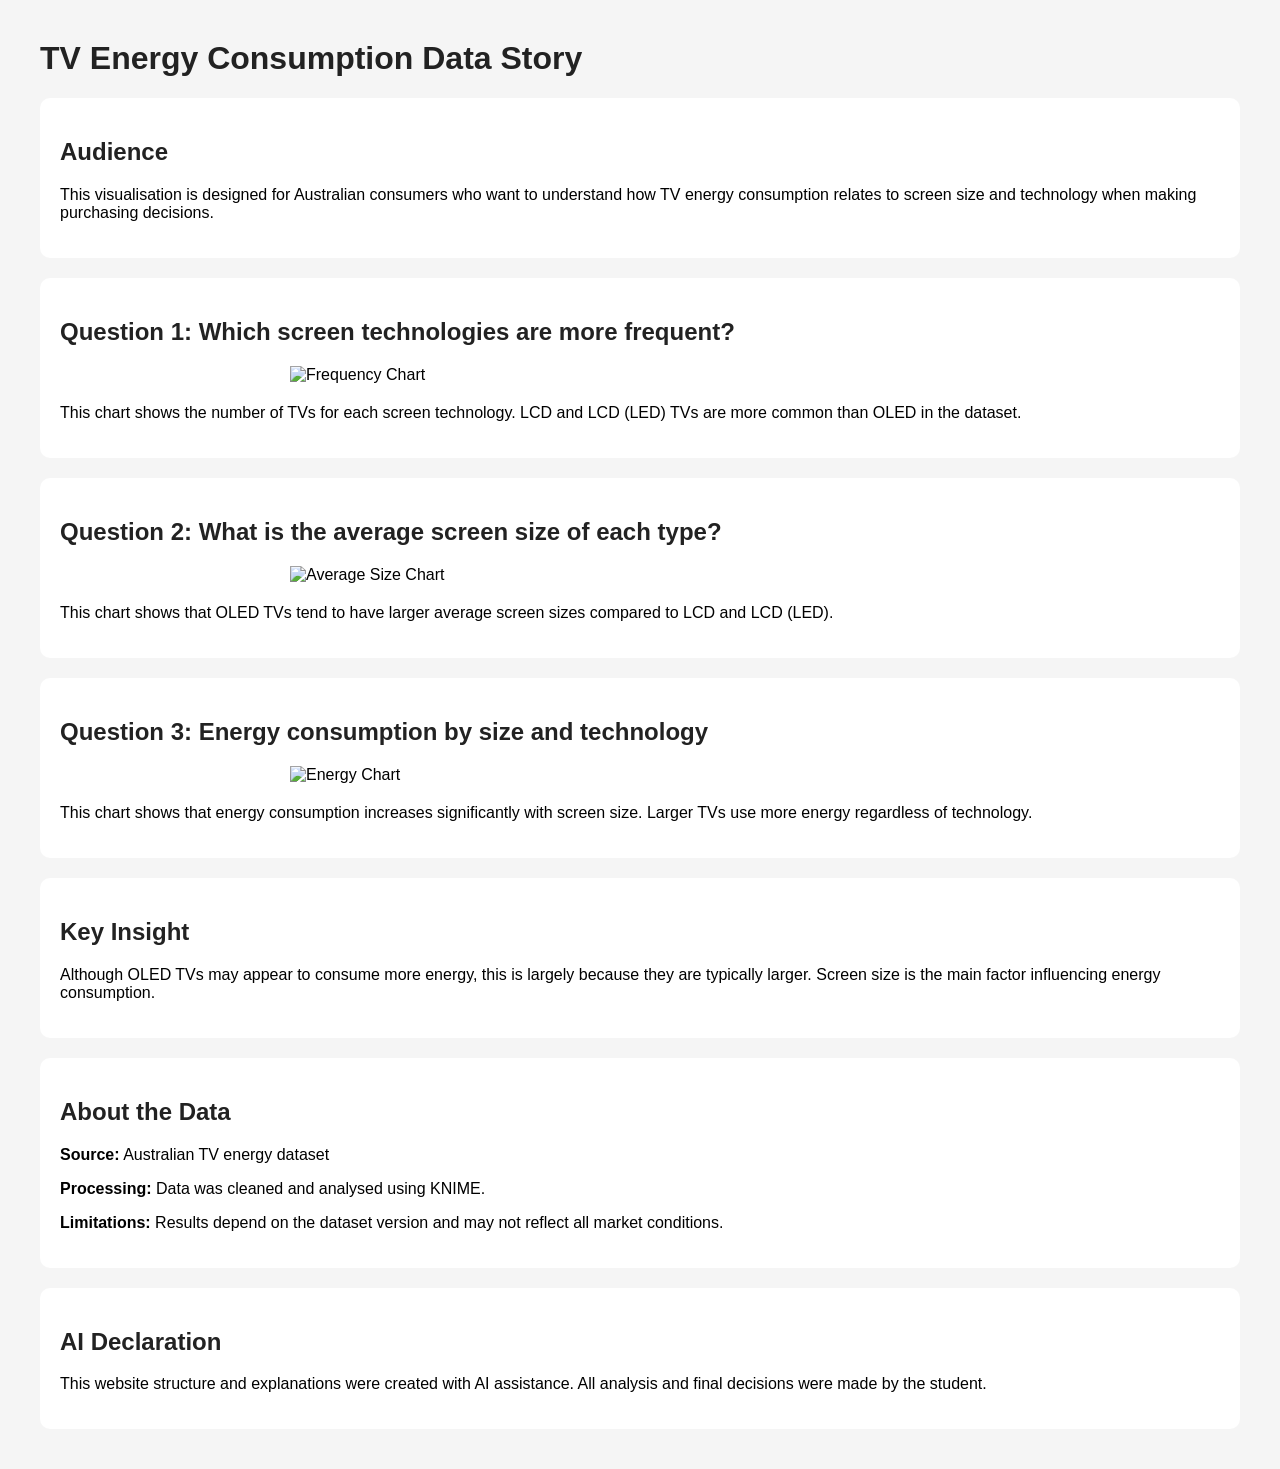
==== index.html @ 823edc1e "Added website" ====
<!DOCTYPE html>
<html>
<head>
    <title>TV Energy Data Story</title>
    <style>
        body {
            font-family: Arial, sans-serif;
            margin: 40px;
            background: #f5f5f5;
        }
        h1, h2 {
            color: #222;
        }
        .section {
            background: white;
            padding: 20px;
            margin-bottom: 20px;
            border-radius: 10px;
        }
        img {
            width: 100%;
            max-width: 700px;
            display: block;
            margin: 20px auto;
        }
    </style>
</head>

<body>

<h1>TV Energy Consumption Data Story</h1>

<div class="section">
    <h2>Audience</h2>
    <p>This visualisation is designed for Australian consumers who want to understand how TV energy consumption relates to screen size and technology when making purchasing decisions.</p>
</div>

<div class="section">
    <h2>Question 1: Which screen technologies are more frequent?</h2>
    <img src="chart1.png" alt="Frequency Chart">
    <p>This chart shows the number of TVs for each screen technology. LCD and LCD (LED) TVs are more common than OLED in the dataset.</p>
</div>

<div class="section">
    <h2>Question 2: What is the average screen size of each type?</h2>
    <img src="chart2.png" alt="Average Size Chart">
    <p>This chart shows that OLED TVs tend to have larger average screen sizes compared to LCD and LCD (LED).</p>
</div>

<div class="section">
    <h2>Question 3: Energy consumption by size and technology</h2>
    <img src="chart3.png" alt="Energy Chart">
    <p>This chart shows that energy consumption increases significantly with screen size. Larger TVs use more energy regardless of technology.</p>
</div>

<div class="section">
    <h2>Key Insight</h2>
    <p>Although OLED TVs may appear to consume more energy, this is largely because they are typically larger. Screen size is the main factor influencing energy consumption.</p>
</div>

<div class="section">
    <h2>About the Data</h2>
    <p><b>Source:</b> Australian TV energy dataset</p>
    <p><b>Processing:</b> Data was cleaned and analysed using KNIME.</p>
    <p><b>Limitations:</b> Results depend on the dataset version and may not reflect all market conditions.</p>
</div>

<div class="section">
    <h2>AI Declaration</h2>
    <p>This website structure and explanations were created with AI assistance. All analysis and final decisions were made by the student.</p>
</div>

</body>
</html>
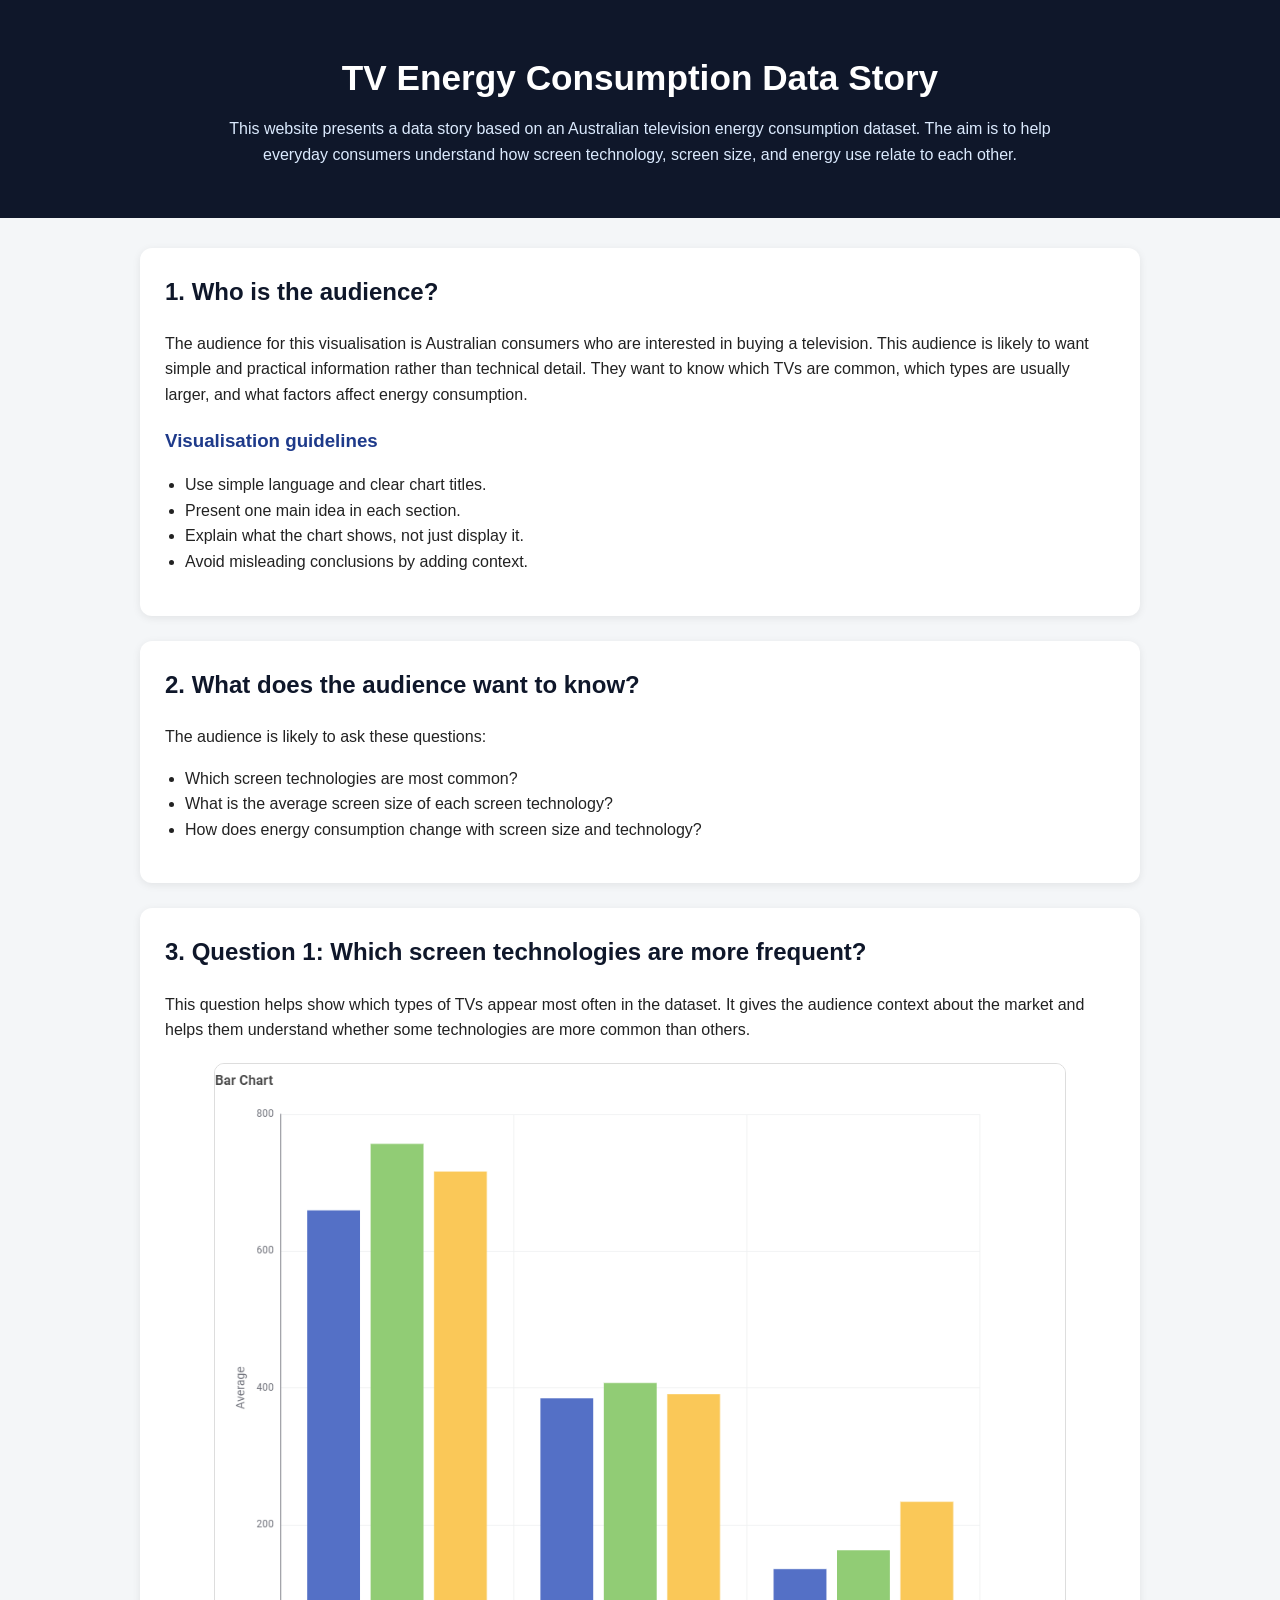
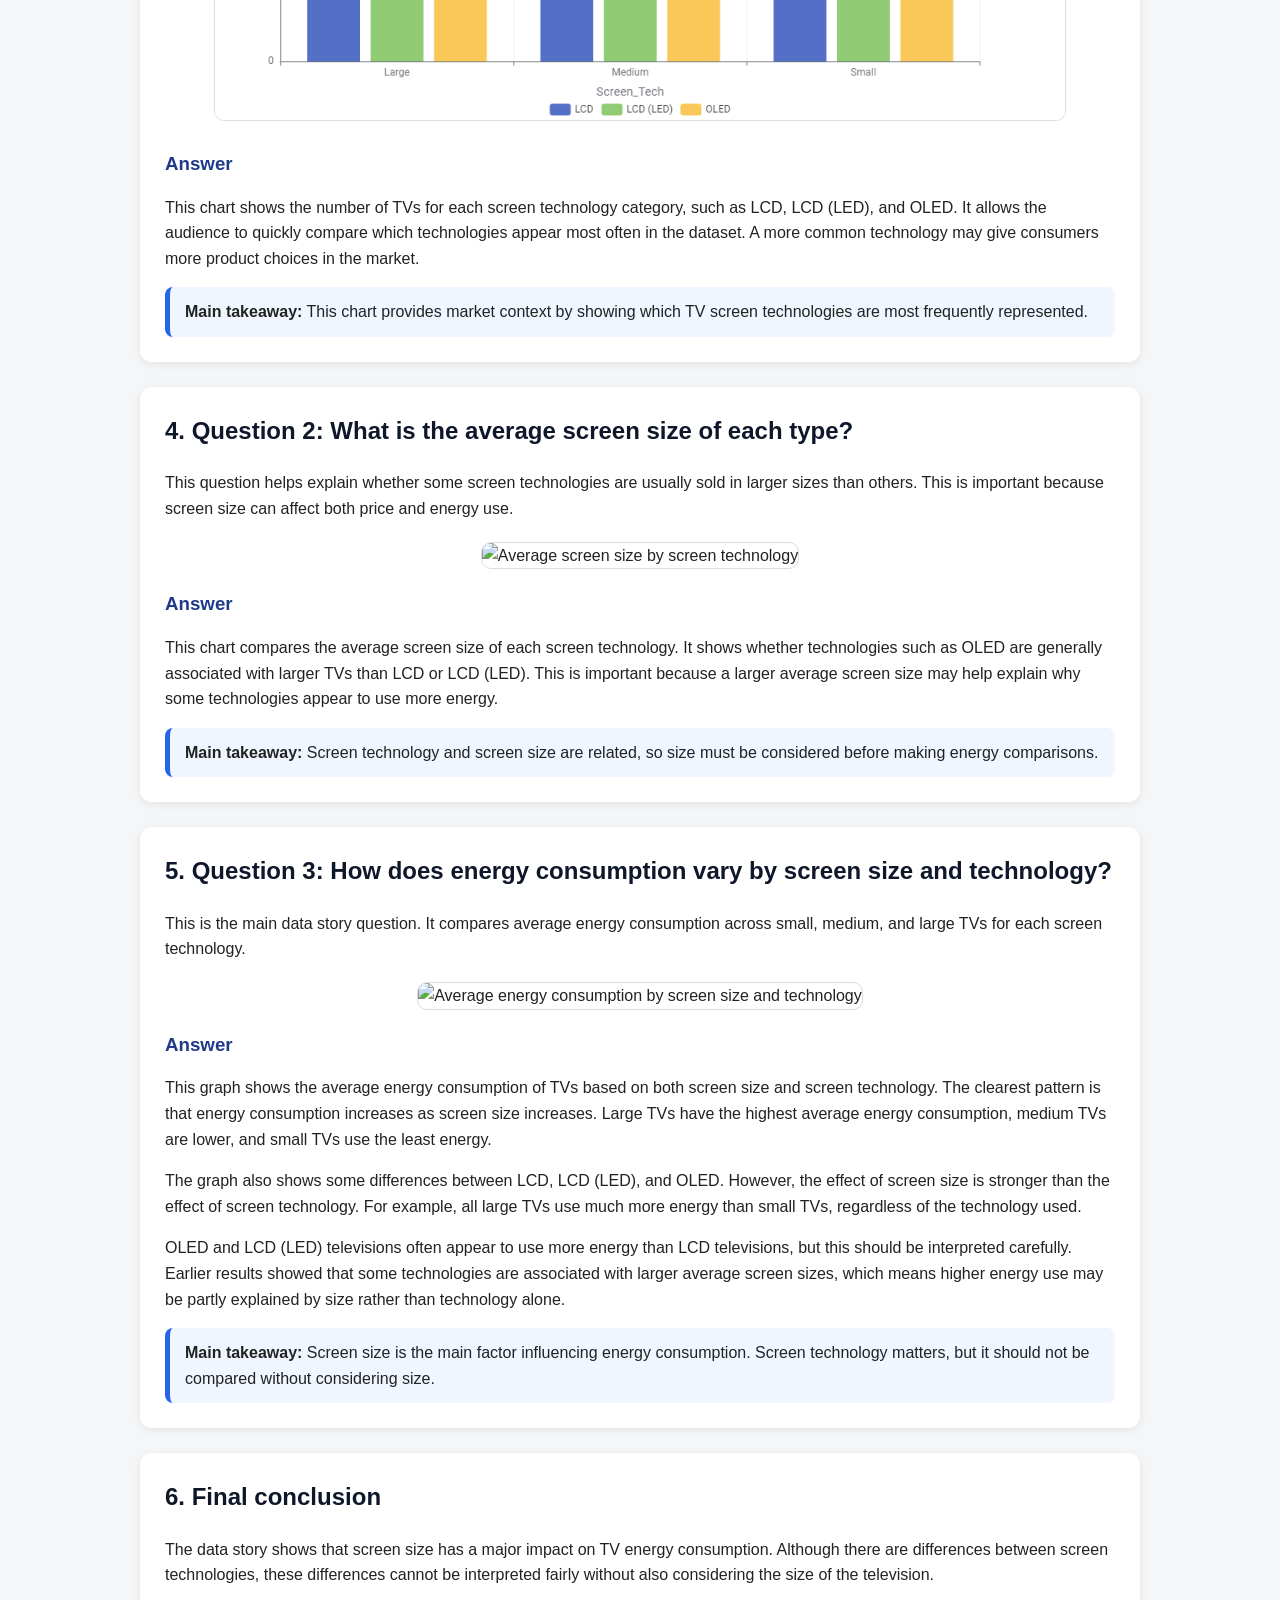
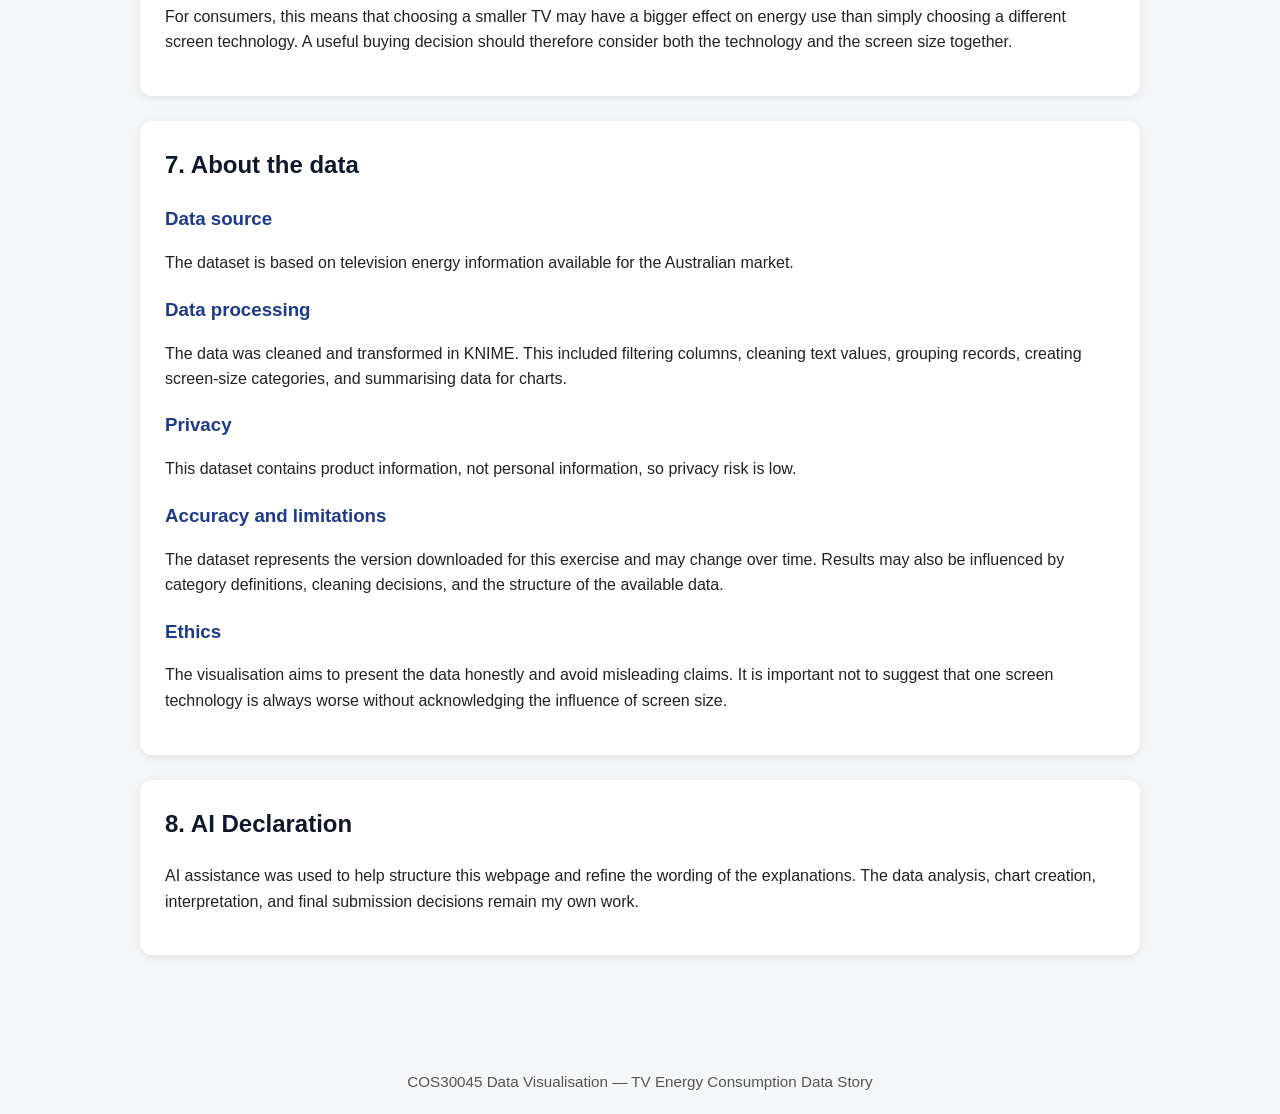
==== commit 78bb8406: "update" ====
--- a/index.html
+++ b/index.html
@@ -1,77 +1,273 @@
-
 <!DOCTYPE html>
-<html>
+<html lang="en">
 <head>
-    <title>TV Energy Data Story</title>
-    <style>
-        body {
-            font-family: Arial, sans-serif;
-            margin: 40px;
-            background: #f5f5f5;
-        }
-        h1, h2 {
-            color: #222;
-        }
-        .section {
-            background: white;
-            padding: 20px;
-            margin-bottom: 20px;
-            border-radius: 10px;
-        }
-        img {
-            width: 100%;
-            max-width: 700px;
-            display: block;
-            margin: 20px auto;
-        }
-    </style>
+  <meta charset="UTF-8" />
+  <meta name="viewport" content="width=device-width, initial-scale=1.0" />
+  <title>TV Energy Consumption Data Story</title>
+  <style>
+    body {
+      font-family: Arial, sans-serif;
+      margin: 0;
+      background: #f4f6f8;
+      color: #222;
+      line-height: 1.6;
+    }
+
+    header {
+      background: #0f172a;
+      color: white;
+      padding: 50px 20px;
+      text-align: center;
+    }
+
+    header h1 {
+      margin: 0 0 10px;
+      font-size: 2.2rem;
+    }
+
+    header p {
+      max-width: 850px;
+      margin: 0 auto;
+      color: #dbeafe;
+    }
+
+    main {
+      max-width: 1000px;
+      margin: 30px auto;
+      padding: 0 20px 40px;
+    }
+
+    section {
+      background: white;
+      margin-bottom: 25px;
+      padding: 25px;
+      border-radius: 12px;
+      box-shadow: 0 2px 8px rgba(0,0,0,0.08);
+    }
+
+    h2 {
+      margin-top: 0;
+      color: #0f172a;
+    }
+
+    h3 {
+      color: #1e3a8a;
+      margin-bottom: 8px;
+    }
+
+    .chart {
+      text-align: center;
+      margin: 20px 0;
+    }
+
+    .chart img {
+      width: 100%;
+      max-width: 850px;
+      border-radius: 10px;
+      border: 1px solid #ddd;
+    }
+
+    .note {
+      background: #eff6ff;
+      border-left: 5px solid #2563eb;
+      padding: 12px 15px;
+      margin-top: 15px;
+      border-radius: 8px;
+    }
+
+    ul {
+      padding-left: 20px;
+    }
+
+    footer {
+      text-align: center;
+      padding: 20px;
+      color: #555;
+      font-size: 0.95rem;
+    }
+  </style>
 </head>
-
 <body>
 
-<h1>TV Energy Consumption Data Story</h1>
-
-<div class="section">
-    <h2>Audience</h2>
-    <p>This visualisation is designed for Australian consumers who want to understand how TV energy consumption relates to screen size and technology when making purchasing decisions.</p>
-</div>
-
-<div class="section">
-    <h2>Question 1: Which screen technologies are more frequent?</h2>
-    <img src="chart1.png" alt="Frequency Chart">
-    <p>This chart shows the number of TVs for each screen technology. LCD and LCD (LED) TVs are more common than OLED in the dataset.</p>
-</div>
-
-<div class="section">
-    <h2>Question 2: What is the average screen size of each type?</h2>
-    <img src="chart2.png" alt="Average Size Chart">
-    <p>This chart shows that OLED TVs tend to have larger average screen sizes compared to LCD and LCD (LED).</p>
-</div>
-
-<div class="section">
-    <h2>Question 3: Energy consumption by size and technology</h2>
-    <img src="chart3.png" alt="Energy Chart">
-    <p>This chart shows that energy consumption increases significantly with screen size. Larger TVs use more energy regardless of technology.</p>
-</div>
-
-<div class="section">
-    <h2>Key Insight</h2>
-    <p>Although OLED TVs may appear to consume more energy, this is largely because they are typically larger. Screen size is the main factor influencing energy consumption.</p>
-</div>
-
-<div class="section">
-    <h2>About the Data</h2>
-    <p><b>Source:</b> Australian TV energy dataset</p>
-    <p><b>Processing:</b> Data was cleaned and analysed using KNIME.</p>
-    <p><b>Limitations:</b> Results depend on the dataset version and may not reflect all market conditions.</p>
-</div>
-
-<div class="section">
-    <h2>AI Declaration</h2>
-    <p>This website structure and explanations were created with AI assistance. All analysis and final decisions were made by the student.</p>
-</div>
+  <header>
+    <h1>TV Energy Consumption Data Story</h1>
+    <p>
+      This website presents a data story based on an Australian television energy consumption dataset.
+      The aim is to help everyday consumers understand how screen technology, screen size, and energy use
+      relate to each other.
+    </p>
+  </header>
+
+  <main>
+
+    <section>
+      <h2>1. Who is the audience?</h2>
+      <p>
+        The audience for this visualisation is Australian consumers who are interested in buying a television.
+        This audience is likely to want simple and practical information rather than technical detail.
+        They want to know which TVs are common, which types are usually larger, and what factors affect energy consumption.
+      </p>
+
+      <h3>Visualisation guidelines</h3>
+      <ul>
+        <li>Use simple language and clear chart titles.</li>
+        <li>Present one main idea in each section.</li>
+        <li>Explain what the chart shows, not just display it.</li>
+        <li>Avoid misleading conclusions by adding context.</li>
+      </ul>
+    </section>
+
+    <section>
+      <h2>2. What does the audience want to know?</h2>
+      <p>The audience is likely to ask these questions:</p>
+      <ul>
+        <li>Which screen technologies are most common?</li>
+        <li>What is the average screen size of each screen technology?</li>
+        <li>How does energy consumption change with screen size and technology?</li>
+      </ul>
+    </section>
+
+    <section>
+      <h2>3. Question 1: Which screen technologies are more frequent?</h2>
+      <p>
+        This question helps show which types of TVs appear most often in the dataset.
+        It gives the audience context about the market and helps them understand whether some technologies
+        are more common than others.
+      </p>
+
+      <div class="chart">
+        <img src="chart1.png" alt="Frequency of screen technologies">
+      </div>
+
+      <h3>Answer</h3>
+      <p>
+        This chart shows the number of TVs for each screen technology category, such as LCD, LCD (LED), and OLED.
+        It allows the audience to quickly compare which technologies appear most often in the dataset.
+        A more common technology may give consumers more product choices in the market.
+      </p>
+
+      <div class="note">
+        <strong>Main takeaway:</strong> This chart provides market context by showing which TV screen technologies are most frequently represented.
+      </div>
+    </section>
+
+    <section>
+      <h2>4. Question 2: What is the average screen size of each type?</h2>
+      <p>
+        This question helps explain whether some screen technologies are usually sold in larger sizes than others.
+        This is important because screen size can affect both price and energy use.
+      </p>
+
+      <div class="chart">
+        <img src="chart2.png" alt="Average screen size by screen technology">
+      </div>
+
+      <h3>Answer</h3>
+      <p>
+        This chart compares the average screen size of each screen technology.
+        It shows whether technologies such as OLED are generally associated with larger TVs than LCD or LCD (LED).
+        This is important because a larger average screen size may help explain why some technologies appear to use more energy.
+      </p>
+
+      <div class="note">
+        <strong>Main takeaway:</strong> Screen technology and screen size are related, so size must be considered before making energy comparisons.
+      </div>
+    </section>
+
+    <section>
+      <h2>5. Question 3: How does energy consumption vary by screen size and technology?</h2>
+      <p>
+        This is the main data story question. It compares average energy consumption across small, medium,
+        and large TVs for each screen technology.
+      </p>
+
+      <div class="chart">
+        <img src="chart3.png" alt="Average energy consumption by screen size and technology">
+      </div>
+
+      <h3>Answer</h3>
+      <p>
+        This graph shows the average energy consumption of TVs based on both screen size and screen technology.
+        The clearest pattern is that energy consumption increases as screen size increases.
+        Large TVs have the highest average energy consumption, medium TVs are lower, and small TVs use the least energy.
+      </p>
+
+      <p>
+        The graph also shows some differences between LCD, LCD (LED), and OLED.
+        However, the effect of screen size is stronger than the effect of screen technology.
+        For example, all large TVs use much more energy than small TVs, regardless of the technology used.
+      </p>
+
+      <p>
+        OLED and LCD (LED) televisions often appear to use more energy than LCD televisions,
+        but this should be interpreted carefully.
+        Earlier results showed that some technologies are associated with larger average screen sizes,
+        which means higher energy use may be partly explained by size rather than technology alone.
+      </p>
+
+      <div class="note">
+        <strong>Main takeaway:</strong> Screen size is the main factor influencing energy consumption. Screen technology matters, but it should not be compared without considering size.
+      </div>
+    </section>
+
+    <section>
+      <h2>6. Final conclusion</h2>
+      <p>
+        The data story shows that screen size has a major impact on TV energy consumption.
+        Although there are differences between screen technologies, these differences cannot be interpreted fairly without also considering the size of the television.
+      </p>
+      <p>
+        For consumers, this means that choosing a smaller TV may have a bigger effect on energy use than simply choosing a different screen technology.
+        A useful buying decision should therefore consider both the technology and the screen size together.
+      </p>
+    </section>
+
+    <section>
+      <h2>7. About the data</h2>
+
+      <h3>Data source</h3>
+      <p>
+        The dataset is based on television energy information available for the Australian market.
+      </p>
+
+      <h3>Data processing</h3>
+      <p>
+        The data was cleaned and transformed in KNIME. This included filtering columns, cleaning text values,
+        grouping records, creating screen-size categories, and summarising data for charts.
+      </p>
+
+      <h3>Privacy</h3>
+      <p>
+        This dataset contains product information, not personal information, so privacy risk is low.
+      </p>
+
+      <h3>Accuracy and limitations</h3>
+      <p>
+        The dataset represents the version downloaded for this exercise and may change over time.
+        Results may also be influenced by category definitions, cleaning decisions, and the structure of the available data.
+      </p>
+
+      <h3>Ethics</h3>
+      <p>
+        The visualisation aims to present the data honestly and avoid misleading claims.
+        It is important not to suggest that one screen technology is always worse without acknowledging the influence of screen size.
+      </p>
+    </section>
+
+    <section>
+      <h2>8. AI Declaration</h2>
+      <p>
+        AI assistance was used to help structure this webpage and refine the wording of the explanations.
+        The data analysis, chart creation, interpretation, and final submission decisions remain my own work.
+      </p>
+    </section>
+
+  </main>
+
+  <footer>
+    COS30045 Data Visualisation — TV Energy Consumption Data Story
+  </footer>
 
 </body>
 </html>
 
-
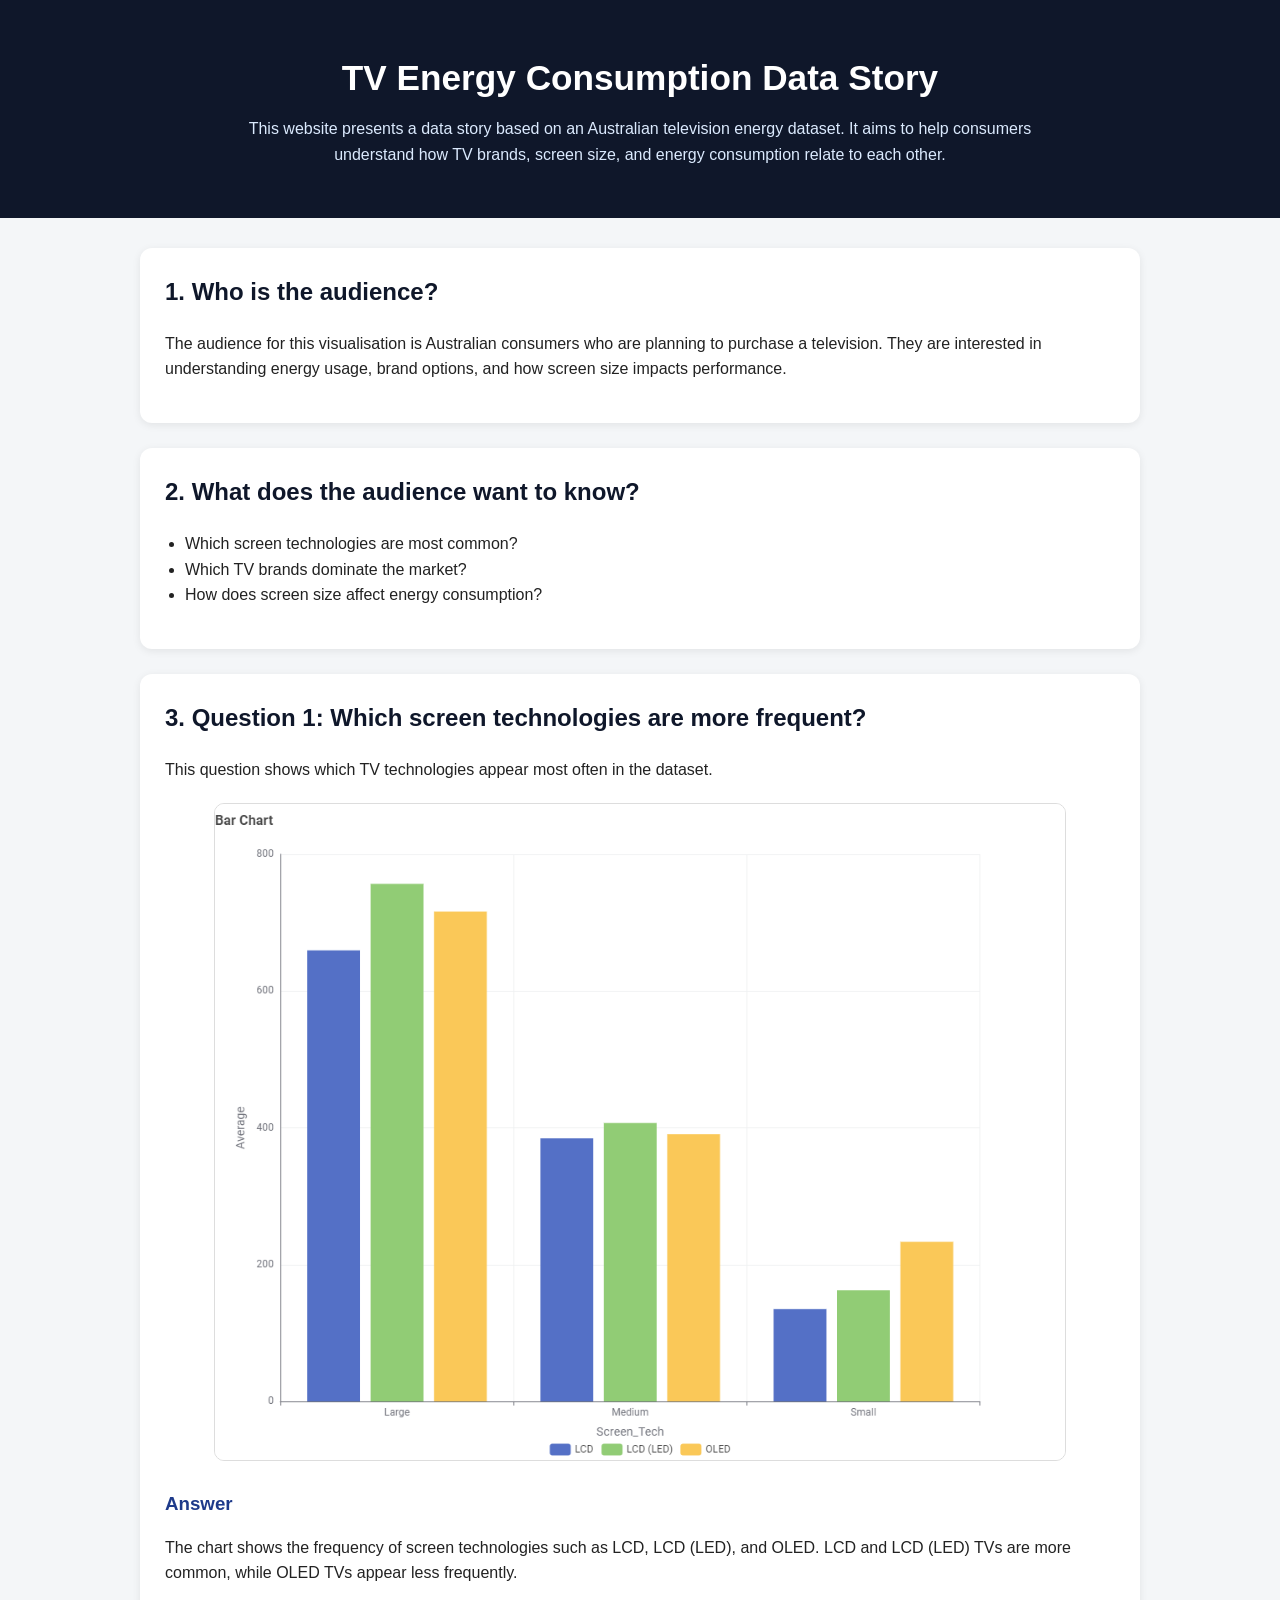
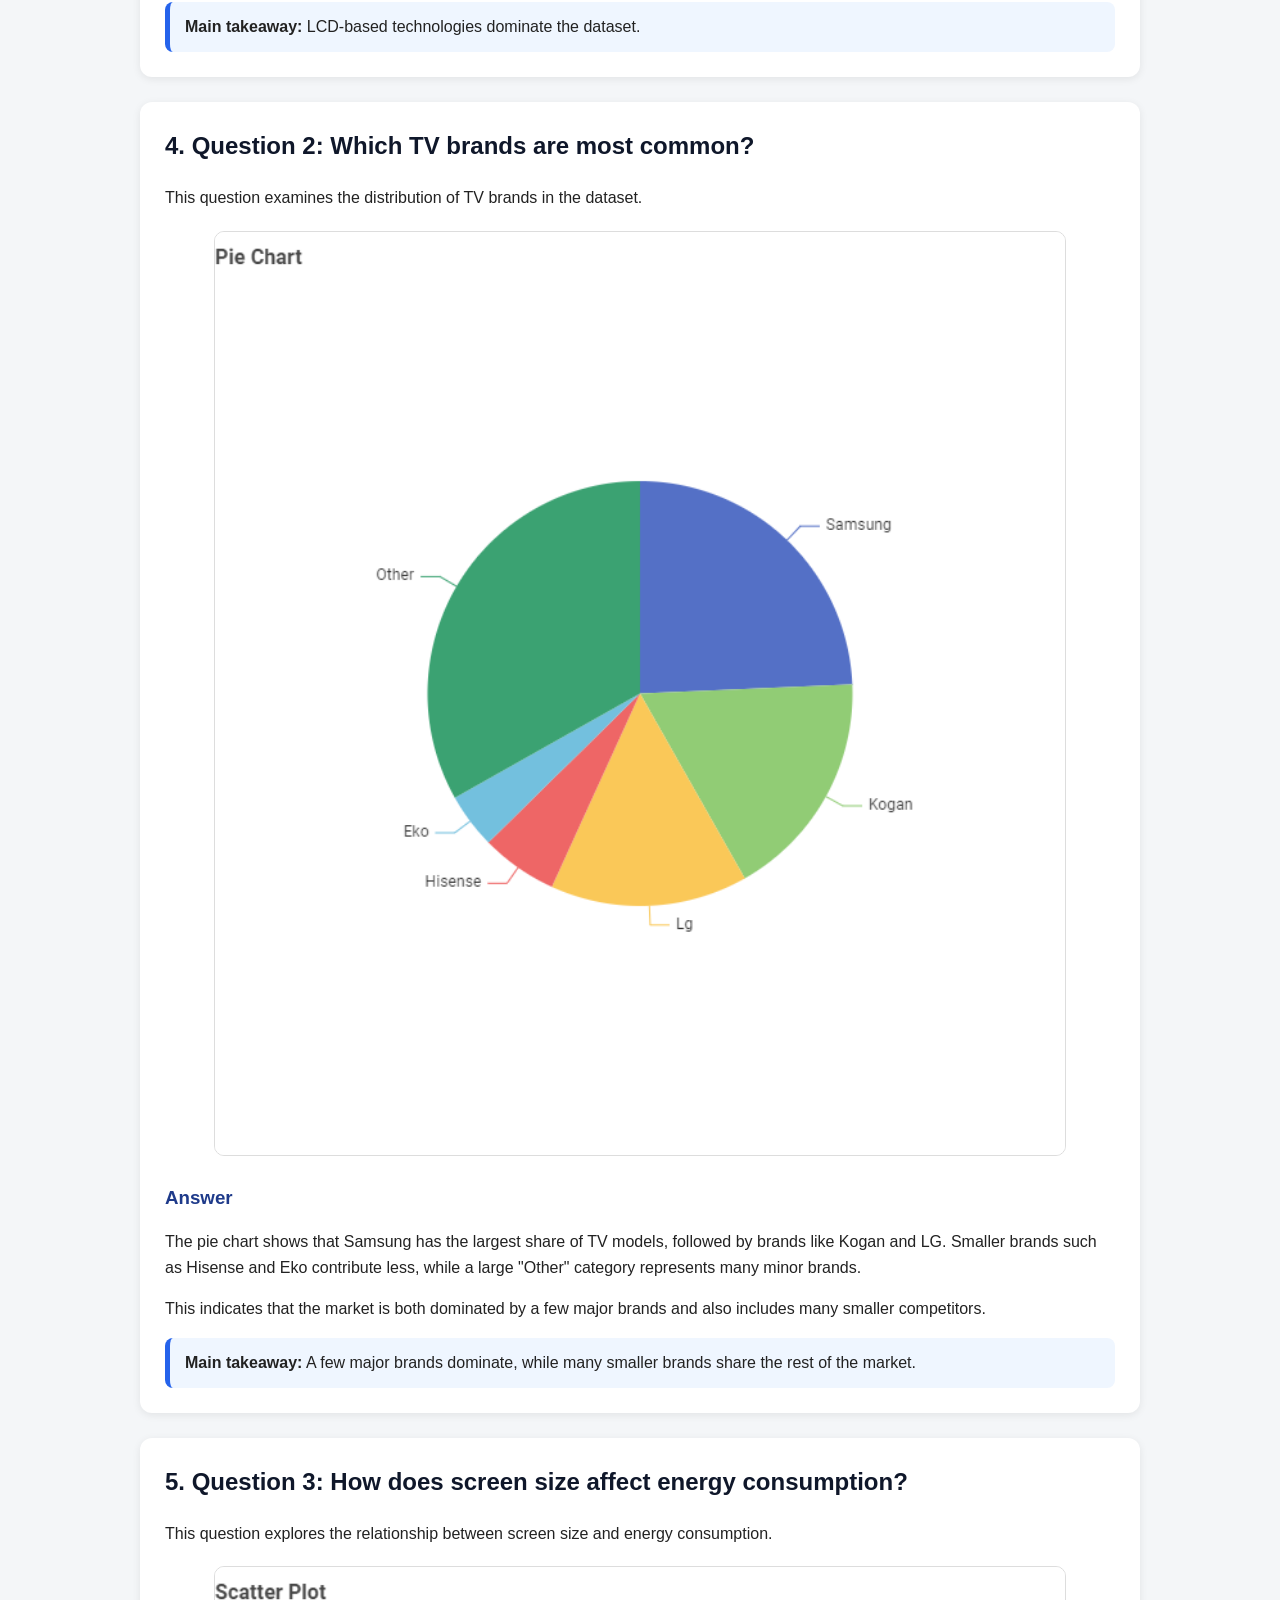
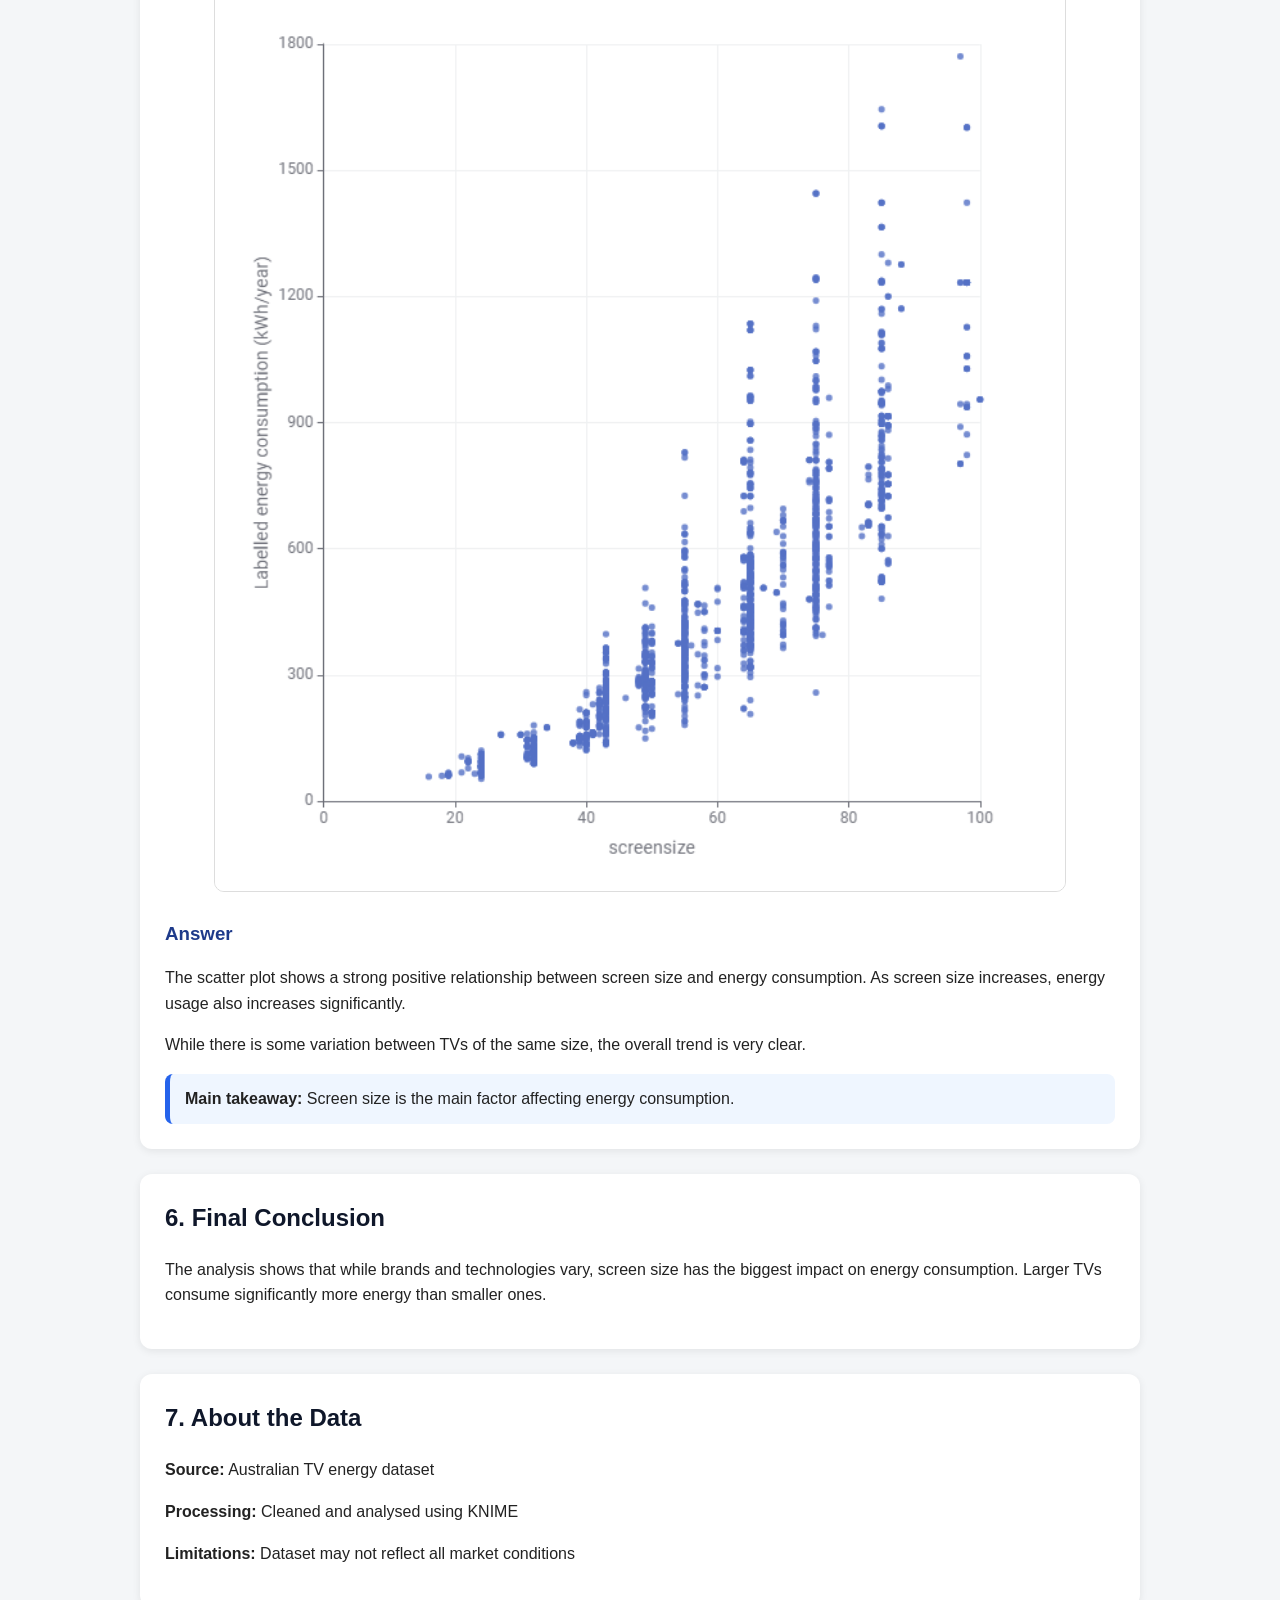
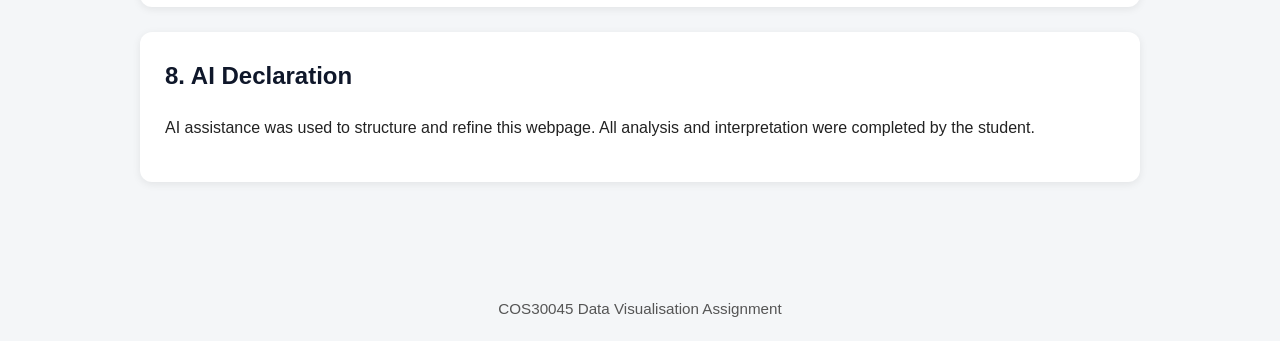
==== commit fd5772d5: "update questions" ====
--- a/index.html
+++ b/index.html
@@ -4,6 +4,7 @@
   <meta charset="UTF-8" />
   <meta name="viewport" content="width=device-width, initial-scale=1.0" />
   <title>TV Energy Consumption Data Story</title>
+
   <style>
     body {
       font-family: Arial, sans-serif;
@@ -87,187 +88,143 @@
     }
   </style>
 </head>
+
 <body>
 
-  <header>
-    <h1>TV Energy Consumption Data Story</h1>
-    <p>
-      This website presents a data story based on an Australian television energy consumption dataset.
-      The aim is to help everyday consumers understand how screen technology, screen size, and energy use
-      relate to each other.
-    </p>
-  </header>
-
-  <main>
-
-    <section>
-      <h2>1. Who is the audience?</h2>
-      <p>
-        The audience for this visualisation is Australian consumers who are interested in buying a television.
-        This audience is likely to want simple and practical information rather than technical detail.
-        They want to know which TVs are common, which types are usually larger, and what factors affect energy consumption.
-      </p>
-
-      <h3>Visualisation guidelines</h3>
-      <ul>
-        <li>Use simple language and clear chart titles.</li>
-        <li>Present one main idea in each section.</li>
-        <li>Explain what the chart shows, not just display it.</li>
-        <li>Avoid misleading conclusions by adding context.</li>
-      </ul>
-    </section>
-
-    <section>
-      <h2>2. What does the audience want to know?</h2>
-      <p>The audience is likely to ask these questions:</p>
-      <ul>
-        <li>Which screen technologies are most common?</li>
-        <li>What is the average screen size of each screen technology?</li>
-        <li>How does energy consumption change with screen size and technology?</li>
-      </ul>
-    </section>
-
-    <section>
-      <h2>3. Question 1: Which screen technologies are more frequent?</h2>
-      <p>
-        This question helps show which types of TVs appear most often in the dataset.
-        It gives the audience context about the market and helps them understand whether some technologies
-        are more common than others.
-      </p>
-
-      <div class="chart">
-        <img src="chart1.png" alt="Frequency of screen technologies">
-      </div>
-
-      <h3>Answer</h3>
-      <p>
-        This chart shows the number of TVs for each screen technology category, such as LCD, LCD (LED), and OLED.
-        It allows the audience to quickly compare which technologies appear most often in the dataset.
-        A more common technology may give consumers more product choices in the market.
-      </p>
-
-      <div class="note">
-        <strong>Main takeaway:</strong> This chart provides market context by showing which TV screen technologies are most frequently represented.
-      </div>
-    </section>
-
-    <section>
-      <h2>4. Question 2: What is the average screen size of each type?</h2>
-      <p>
-        This question helps explain whether some screen technologies are usually sold in larger sizes than others.
-        This is important because screen size can affect both price and energy use.
-      </p>
-
-      <div class="chart">
-        <img src="chart2.png" alt="Average screen size by screen technology">
-      </div>
-
-      <h3>Answer</h3>
-      <p>
-        This chart compares the average screen size of each screen technology.
-        It shows whether technologies such as OLED are generally associated with larger TVs than LCD or LCD (LED).
-        This is important because a larger average screen size may help explain why some technologies appear to use more energy.
-      </p>
-
-      <div class="note">
-        <strong>Main takeaway:</strong> Screen technology and screen size are related, so size must be considered before making energy comparisons.
-      </div>
-    </section>
-
-    <section>
-      <h2>5. Question 3: How does energy consumption vary by screen size and technology?</h2>
-      <p>
-        This is the main data story question. It compares average energy consumption across small, medium,
-        and large TVs for each screen technology.
-      </p>
-
-      <div class="chart">
-        <img src="chart3.png" alt="Average energy consumption by screen size and technology">
-      </div>
-
-      <h3>Answer</h3>
-      <p>
-        This graph shows the average energy consumption of TVs based on both screen size and screen technology.
-        The clearest pattern is that energy consumption increases as screen size increases.
-        Large TVs have the highest average energy consumption, medium TVs are lower, and small TVs use the least energy.
-      </p>
-
-      <p>
-        The graph also shows some differences between LCD, LCD (LED), and OLED.
-        However, the effect of screen size is stronger than the effect of screen technology.
-        For example, all large TVs use much more energy than small TVs, regardless of the technology used.
-      </p>
-
-      <p>
-        OLED and LCD (LED) televisions often appear to use more energy than LCD televisions,
-        but this should be interpreted carefully.
-        Earlier results showed that some technologies are associated with larger average screen sizes,
-        which means higher energy use may be partly explained by size rather than technology alone.
-      </p>
-
-      <div class="note">
-        <strong>Main takeaway:</strong> Screen size is the main factor influencing energy consumption. Screen technology matters, but it should not be compared without considering size.
-      </div>
-    </section>
-
-    <section>
-      <h2>6. Final conclusion</h2>
-      <p>
-        The data story shows that screen size has a major impact on TV energy consumption.
-        Although there are differences between screen technologies, these differences cannot be interpreted fairly without also considering the size of the television.
-      </p>
-      <p>
-        For consumers, this means that choosing a smaller TV may have a bigger effect on energy use than simply choosing a different screen technology.
-        A useful buying decision should therefore consider both the technology and the screen size together.
-      </p>
-    </section>
-
-    <section>
-      <h2>7. About the data</h2>
-
-      <h3>Data source</h3>
-      <p>
-        The dataset is based on television energy information available for the Australian market.
-      </p>
-
-      <h3>Data processing</h3>
-      <p>
-        The data was cleaned and transformed in KNIME. This included filtering columns, cleaning text values,
-        grouping records, creating screen-size categories, and summarising data for charts.
-      </p>
-
-      <h3>Privacy</h3>
-      <p>
-        This dataset contains product information, not personal information, so privacy risk is low.
-      </p>
-
-      <h3>Accuracy and limitations</h3>
-      <p>
-        The dataset represents the version downloaded for this exercise and may change over time.
-        Results may also be influenced by category definitions, cleaning decisions, and the structure of the available data.
-      </p>
-
-      <h3>Ethics</h3>
-      <p>
-        The visualisation aims to present the data honestly and avoid misleading claims.
-        It is important not to suggest that one screen technology is always worse without acknowledging the influence of screen size.
-      </p>
-    </section>
-
-    <section>
-      <h2>8. AI Declaration</h2>
-      <p>
-        AI assistance was used to help structure this webpage and refine the wording of the explanations.
-        The data analysis, chart creation, interpretation, and final submission decisions remain my own work.
-      </p>
-    </section>
-
-  </main>
-
-  <footer>
-    COS30045 Data Visualisation — TV Energy Consumption Data Story
-  </footer>
+<header>
+  <h1>TV Energy Consumption Data Story</h1>
+  <p>
+    This website presents a data story based on an Australian television energy dataset.
+    It aims to help consumers understand how TV brands, screen size, and energy consumption relate to each other.
+  </p>
+</header>
+
+<main>
+
+<section>
+  <h2>1. Who is the audience?</h2>
+  <p>
+    The audience for this visualisation is Australian consumers who are planning to purchase a television.
+    They are interested in understanding energy usage, brand options, and how screen size impacts performance.
+  </p>
+</section>
+
+<section>
+  <h2>2. What does the audience want to know?</h2>
+  <ul>
+    <li>Which screen technologies are most common?</li>
+    <li>Which TV brands dominate the market?</li>
+    <li>How does screen size affect energy consumption?</li>
+  </ul>
+</section>
+
+<section>
+  <h2>3. Question 1: Which screen technologies are more frequent?</h2>
+
+  <p>
+    This question shows which TV technologies appear most often in the dataset.
+  </p>
+
+  <div class="chart">
+    <img src="chart1.png" alt="Screen technology frequency">
+  </div>
+
+  <h3>Answer</h3>
+  <p>
+    The chart shows the frequency of screen technologies such as LCD, LCD (LED), and OLED.
+    LCD and LCD (LED) TVs are more common, while OLED TVs appear less frequently.
+  </p>
+
+  <div class="note">
+    <strong>Main takeaway:</strong> LCD-based technologies dominate the dataset.
+  </div>
+</section>
+
+<section>
+  <h2>4. Question 2: Which TV brands are most common?</h2>
+
+  <p>
+    This question examines the distribution of TV brands in the dataset.
+  </p>
+
+  <div class="chart">
+    <img src="chart2.png" alt="TV brand distribution">
+  </div>
+
+  <h3>Answer</h3>
+  <p>
+    The pie chart shows that Samsung has the largest share of TV models,
+    followed by brands like Kogan and LG.
+    Smaller brands such as Hisense and Eko contribute less,
+    while a large "Other" category represents many minor brands.
+  </p>
+
+  <p>
+    This indicates that the market is both dominated by a few major brands
+    and also includes many smaller competitors.
+  </p>
+
+  <div class="note">
+    <strong>Main takeaway:</strong> A few major brands dominate, while many smaller brands share the rest of the market.
+  </div>
+</section>
+
+<section>
+  <h2>5. Question 3: How does screen size affect energy consumption?</h2>
+
+  <p>
+    This question explores the relationship between screen size and energy consumption.
+  </p>
+
+  <div class="chart">
+    <img src="chart3.png" alt="Screen size vs energy consumption">
+  </div>
+
+  <h3>Answer</h3>
+  <p>
+    The scatter plot shows a strong positive relationship between screen size and energy consumption.
+    As screen size increases, energy usage also increases significantly.
+  </p>
+
+  <p>
+    While there is some variation between TVs of the same size,
+    the overall trend is very clear.
+  </p>
+
+  <div class="note">
+    <strong>Main takeaway:</strong> Screen size is the main factor affecting energy consumption.
+  </div>
+</section>
+
+<section>
+  <h2>6. Final Conclusion</h2>
+  <p>
+    The analysis shows that while brands and technologies vary,
+    screen size has the biggest impact on energy consumption.
+    Larger TVs consume significantly more energy than smaller ones.
+  </p>
+</section>
+
+<section>
+  <h2>7. About the Data</h2>
+  <p><strong>Source:</strong> Australian TV energy dataset</p>
+  <p><strong>Processing:</strong> Cleaned and analysed using KNIME</p>
+  <p><strong>Limitations:</strong> Dataset may not reflect all market conditions</p>
+</section>
+
+<section>
+  <h2>8. AI Declaration</h2>
+  <p>
+    AI assistance was used to structure and refine this webpage.
+    All analysis and interpretation were completed by the student.
+  </p>
+</section>
+
+</main>
+
+<footer>
+  COS30045 Data Visualisation Assignment
+</footer>
 
 </body>
-</html>
-
+</html>
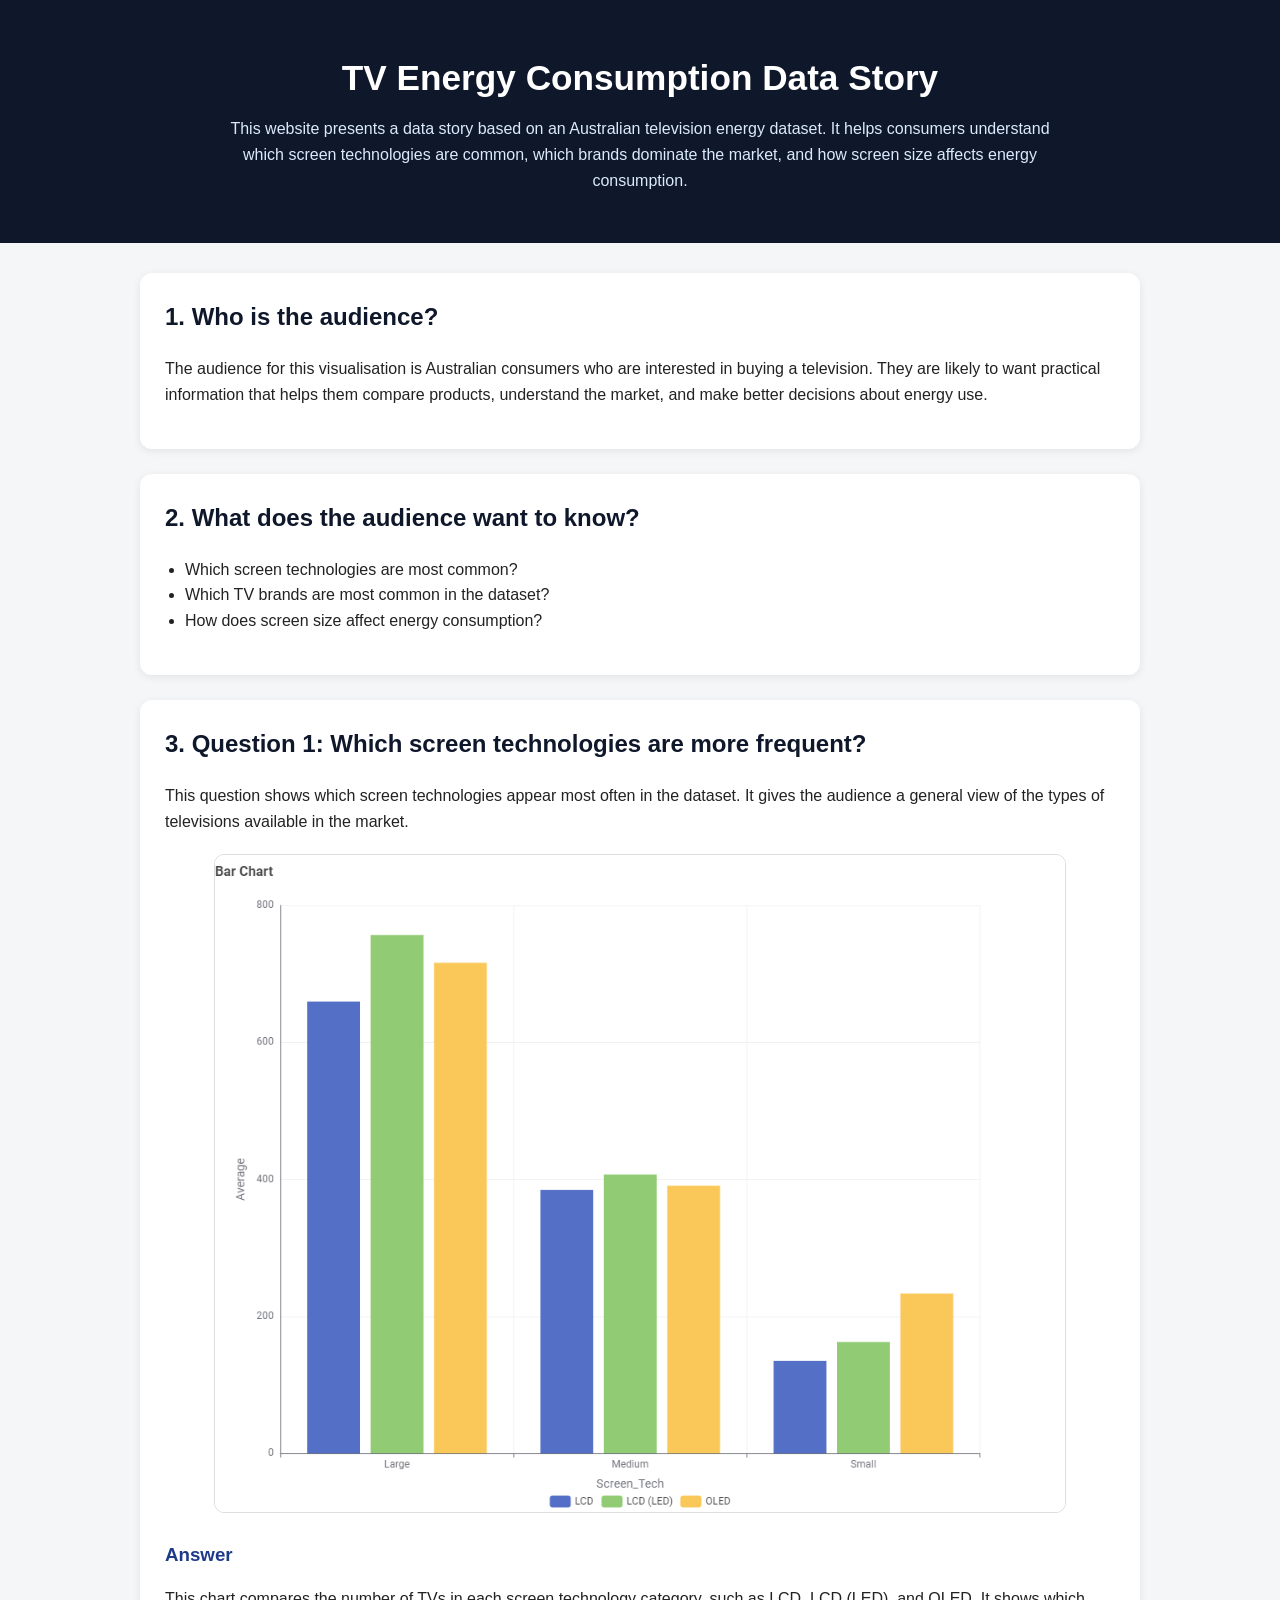
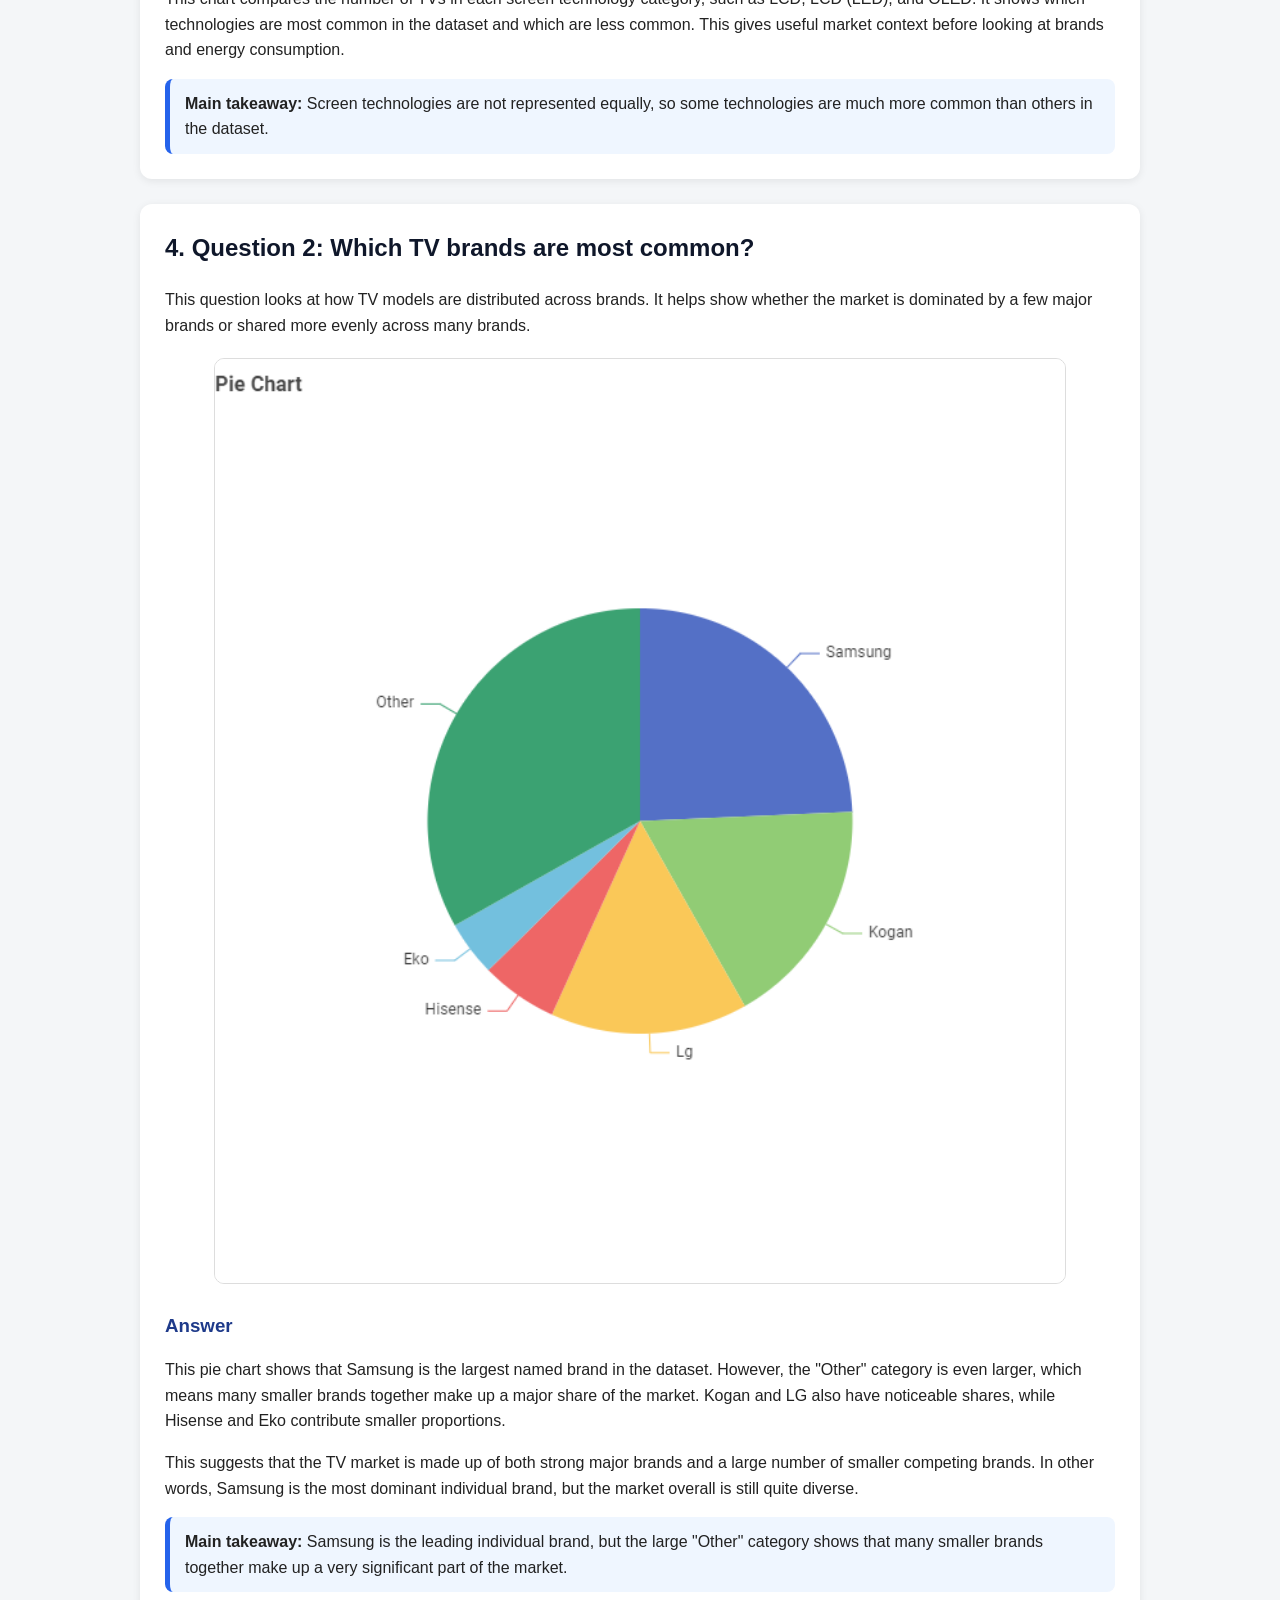
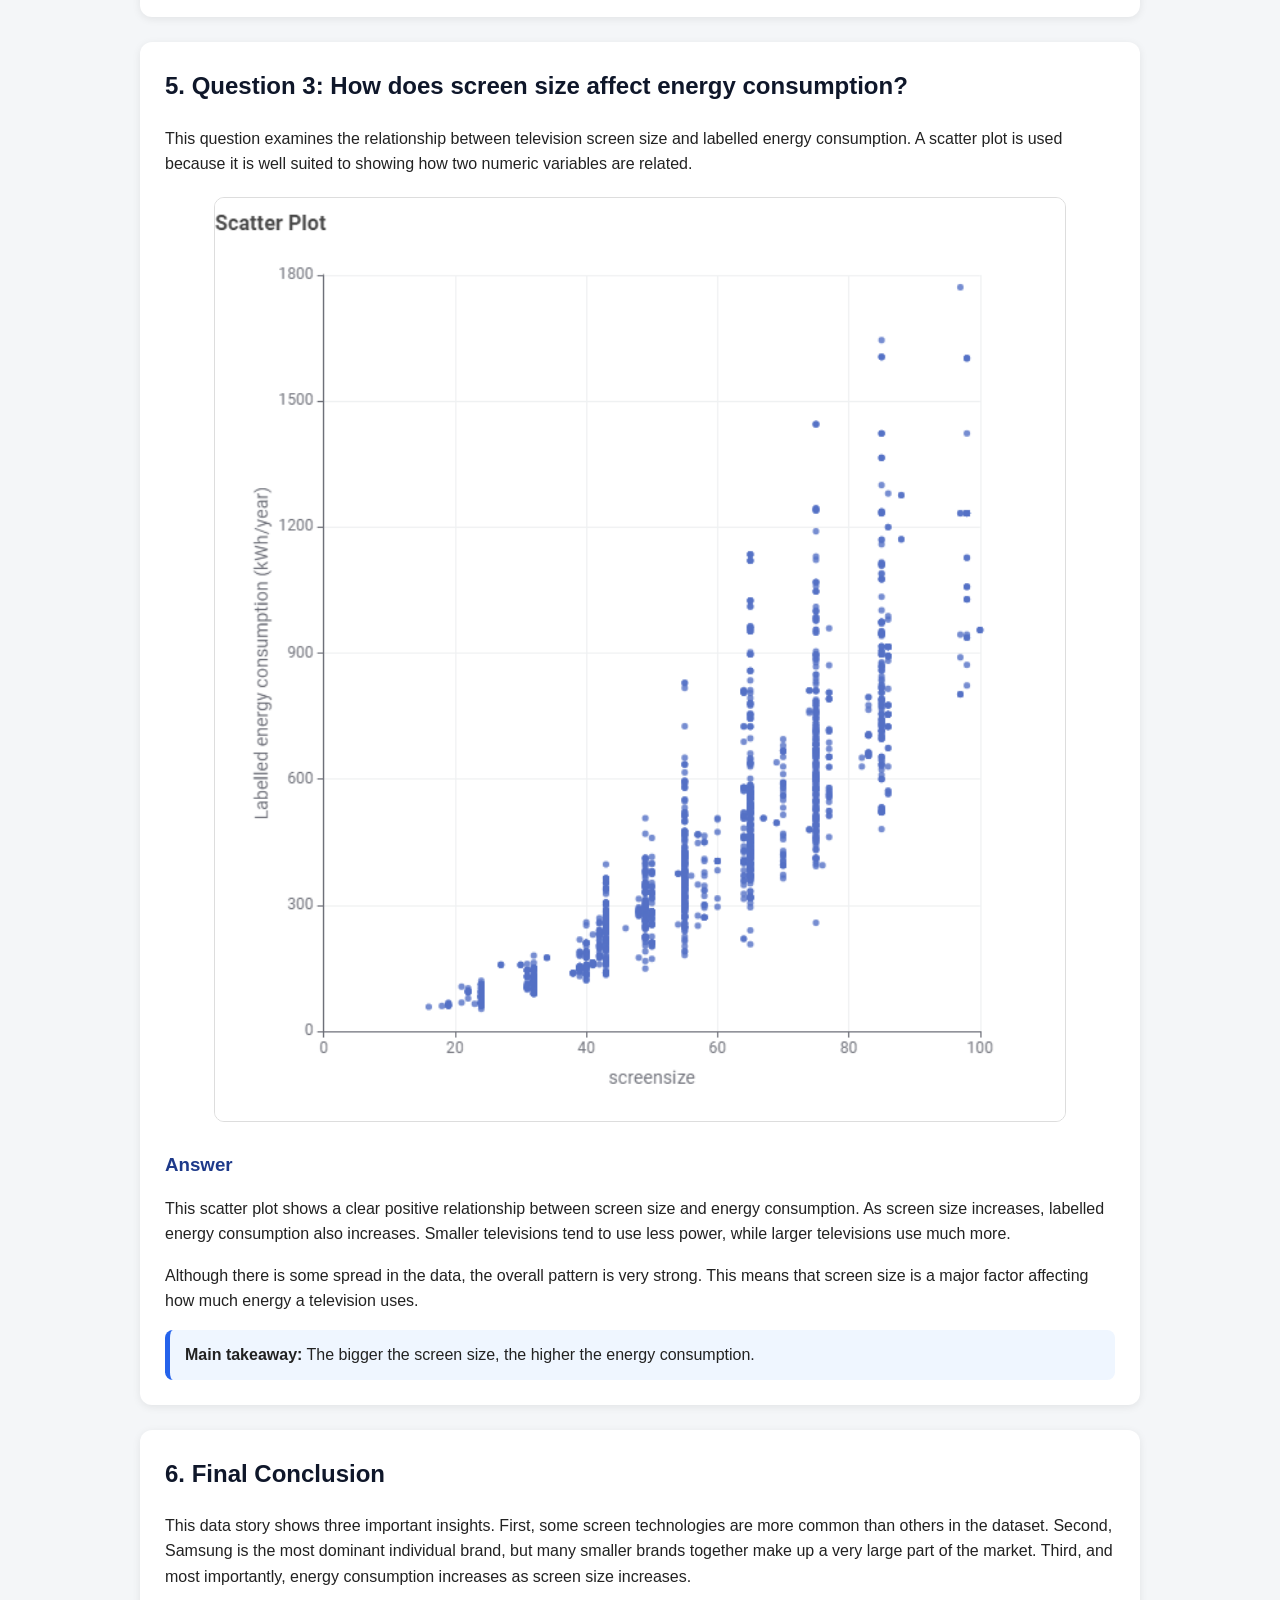
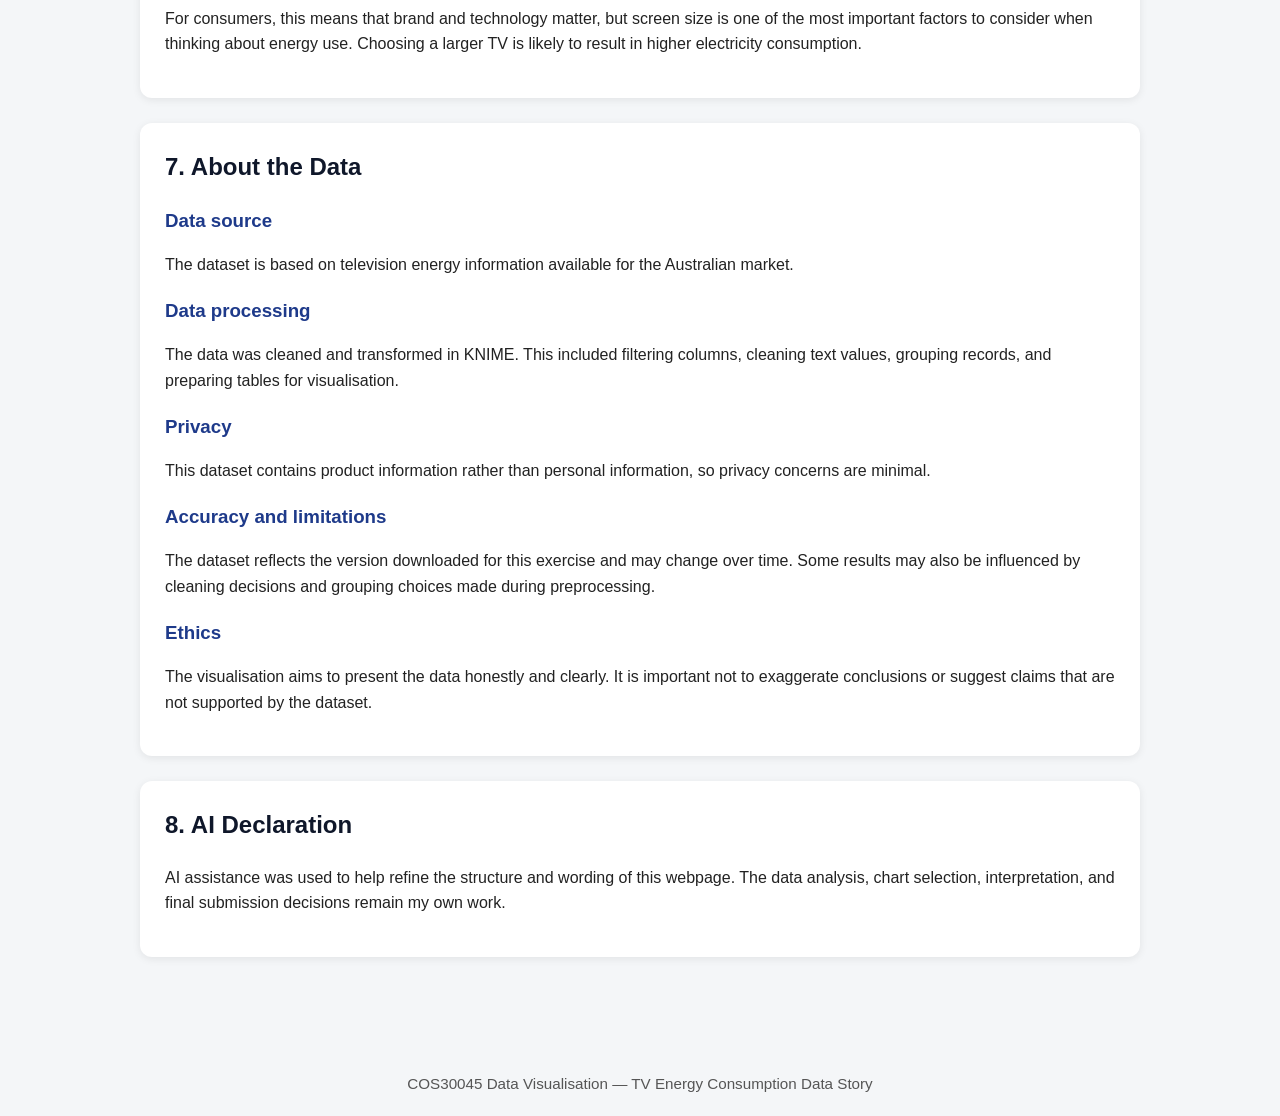
==== commit 44232280: "update questionsss" ====
--- a/index.html
+++ b/index.html
@@ -66,6 +66,7 @@
       max-width: 850px;
       border-radius: 10px;
       border: 1px solid #ddd;
+      background: white;
     }
 
     .note {
@@ -95,7 +96,8 @@
   <h1>TV Energy Consumption Data Story</h1>
   <p>
     This website presents a data story based on an Australian television energy dataset.
-    It aims to help consumers understand how TV brands, screen size, and energy consumption relate to each other.
+    It helps consumers understand which screen technologies are common, which brands dominate
+    the market, and how screen size affects energy consumption.
   </p>
 </header>
 
@@ -104,8 +106,9 @@
 <section>
   <h2>1. Who is the audience?</h2>
   <p>
-    The audience for this visualisation is Australian consumers who are planning to purchase a television.
-    They are interested in understanding energy usage, brand options, and how screen size impacts performance.
+    The audience for this visualisation is Australian consumers who are interested in buying a television.
+    They are likely to want practical information that helps them compare products, understand the market,
+    and make better decisions about energy use.
   </p>
 </section>
 
@@ -113,7 +116,7 @@
   <h2>2. What does the audience want to know?</h2>
   <ul>
     <li>Which screen technologies are most common?</li>
-    <li>Which TV brands dominate the market?</li>
+    <li>Which TV brands are most common in the dataset?</li>
     <li>How does screen size affect energy consumption?</li>
   </ul>
 </section>
@@ -122,21 +125,23 @@
   <h2>3. Question 1: Which screen technologies are more frequent?</h2>
 
   <p>
-    This question shows which TV technologies appear most often in the dataset.
+    This question shows which screen technologies appear most often in the dataset.
+    It gives the audience a general view of the types of televisions available in the market.
   </p>
 
   <div class="chart">
-    <img src="chart1.png" alt="Screen technology frequency">
+    <img src="chart1.png" alt="Frequency of screen technologies">
   </div>
 
   <h3>Answer</h3>
   <p>
-    The chart shows the frequency of screen technologies such as LCD, LCD (LED), and OLED.
-    LCD and LCD (LED) TVs are more common, while OLED TVs appear less frequently.
+    This chart compares the number of TVs in each screen technology category, such as LCD, LCD (LED), and OLED.
+    It shows which technologies are most common in the dataset and which are less common.
+    This gives useful market context before looking at brands and energy consumption.
   </p>
 
   <div class="note">
-    <strong>Main takeaway:</strong> LCD-based technologies dominate the dataset.
+    <strong>Main takeaway:</strong> Screen technologies are not represented equally, so some technologies are much more common than others in the dataset.
   </div>
 </section>
 
@@ -144,28 +149,28 @@
   <h2>4. Question 2: Which TV brands are most common?</h2>
 
   <p>
-    This question examines the distribution of TV brands in the dataset.
+    This question looks at how TV models are distributed across brands.
+    It helps show whether the market is dominated by a few major brands or shared more evenly across many brands.
   </p>
 
   <div class="chart">
-    <img src="chart2.png" alt="TV brand distribution">
+    <img src="chart2.png" alt="TV brand distribution pie chart">
   </div>
 
   <h3>Answer</h3>
   <p>
-    The pie chart shows that Samsung has the largest share of TV models,
-    followed by brands like Kogan and LG.
-    Smaller brands such as Hisense and Eko contribute less,
-    while a large "Other" category represents many minor brands.
-  </p>
-
-  <p>
-    This indicates that the market is both dominated by a few major brands
-    and also includes many smaller competitors.
+    This pie chart shows that Samsung is the largest named brand in the dataset.
+    However, the "Other" category is even larger, which means many smaller brands together make up a major share of the market.
+    Kogan and LG also have noticeable shares, while Hisense and Eko contribute smaller proportions.
+  </p>
+
+  <p>
+    This suggests that the TV market is made up of both strong major brands and a large number of smaller competing brands.
+    In other words, Samsung is the most dominant individual brand, but the market overall is still quite diverse.
   </p>
 
   <div class="note">
-    <strong>Main takeaway:</strong> A few major brands dominate, while many smaller brands share the rest of the market.
+    <strong>Main takeaway:</strong> Samsung is the leading individual brand, but the large "Other" category shows that many smaller brands together make up a very significant part of the market.
   </div>
 </section>
 
@@ -173,57 +178,89 @@
   <h2>5. Question 3: How does screen size affect energy consumption?</h2>
 
   <p>
-    This question explores the relationship between screen size and energy consumption.
+    This question examines the relationship between television screen size and labelled energy consumption.
+    A scatter plot is used because it is well suited to showing how two numeric variables are related.
   </p>
 
   <div class="chart">
-    <img src="chart3.png" alt="Screen size vs energy consumption">
+    <img src="chart3.png" alt="Scatter plot of screen size and energy consumption">
   </div>
 
   <h3>Answer</h3>
   <p>
-    The scatter plot shows a strong positive relationship between screen size and energy consumption.
-    As screen size increases, energy usage also increases significantly.
-  </p>
-
-  <p>
-    While there is some variation between TVs of the same size,
-    the overall trend is very clear.
+    This scatter plot shows a clear positive relationship between screen size and energy consumption.
+    As screen size increases, labelled energy consumption also increases.
+    Smaller televisions tend to use less power, while larger televisions use much more.
+  </p>
+
+  <p>
+    Although there is some spread in the data, the overall pattern is very strong.
+    This means that screen size is a major factor affecting how much energy a television uses.
   </p>
 
   <div class="note">
-    <strong>Main takeaway:</strong> Screen size is the main factor affecting energy consumption.
+    <strong>Main takeaway:</strong> The bigger the screen size, the higher the energy consumption.
   </div>
 </section>
 
 <section>
   <h2>6. Final Conclusion</h2>
   <p>
-    The analysis shows that while brands and technologies vary,
-    screen size has the biggest impact on energy consumption.
-    Larger TVs consume significantly more energy than smaller ones.
+    This data story shows three important insights. First, some screen technologies are more common than others in the dataset.
+    Second, Samsung is the most dominant individual brand, but many smaller brands together make up a very large part of the market.
+    Third, and most importantly, energy consumption increases as screen size increases.
+  </p>
+
+  <p>
+    For consumers, this means that brand and technology matter, but screen size is one of the most important factors to consider when thinking about energy use.
+    Choosing a larger TV is likely to result in higher electricity consumption.
   </p>
 </section>
 
 <section>
   <h2>7. About the Data</h2>
-  <p><strong>Source:</strong> Australian TV energy dataset</p>
-  <p><strong>Processing:</strong> Cleaned and analysed using KNIME</p>
-  <p><strong>Limitations:</strong> Dataset may not reflect all market conditions</p>
+
+  <h3>Data source</h3>
+  <p>
+    The dataset is based on television energy information available for the Australian market.
+  </p>
+
+  <h3>Data processing</h3>
+  <p>
+    The data was cleaned and transformed in KNIME. This included filtering columns, cleaning text values,
+    grouping records, and preparing tables for visualisation.
+  </p>
+
+  <h3>Privacy</h3>
+  <p>
+    This dataset contains product information rather than personal information, so privacy concerns are minimal.
+  </p>
+
+  <h3>Accuracy and limitations</h3>
+  <p>
+    The dataset reflects the version downloaded for this exercise and may change over time.
+    Some results may also be influenced by cleaning decisions and grouping choices made during preprocessing.
+  </p>
+
+  <h3>Ethics</h3>
+  <p>
+    The visualisation aims to present the data honestly and clearly.
+    It is important not to exaggerate conclusions or suggest claims that are not supported by the dataset.
+  </p>
 </section>
 
 <section>
   <h2>8. AI Declaration</h2>
   <p>
-    AI assistance was used to structure and refine this webpage.
-    All analysis and interpretation were completed by the student.
+    AI assistance was used to help refine the structure and wording of this webpage.
+    The data analysis, chart selection, interpretation, and final submission decisions remain my own work.
   </p>
 </section>
 
 </main>
 
 <footer>
-  COS30045 Data Visualisation Assignment
+  COS30045 Data Visualisation — TV Energy Consumption Data Story
 </footer>
 
 </body>
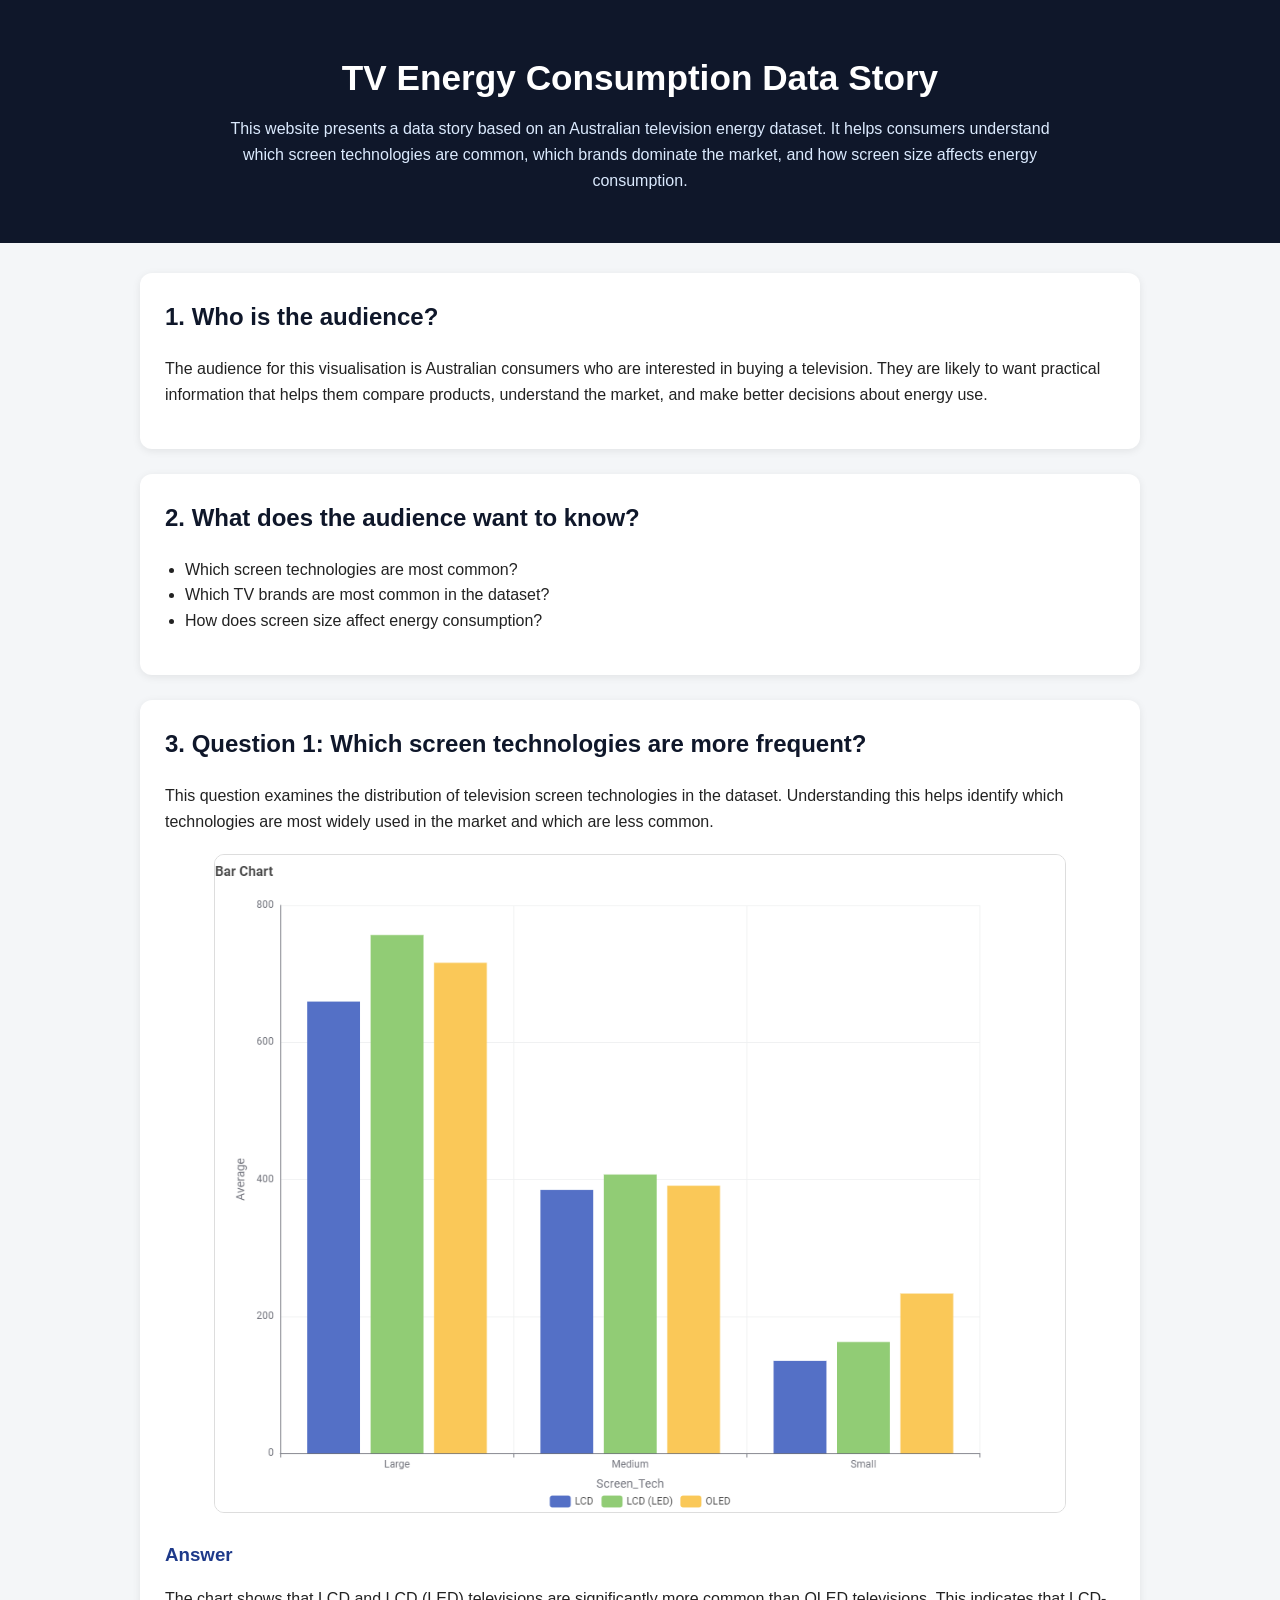
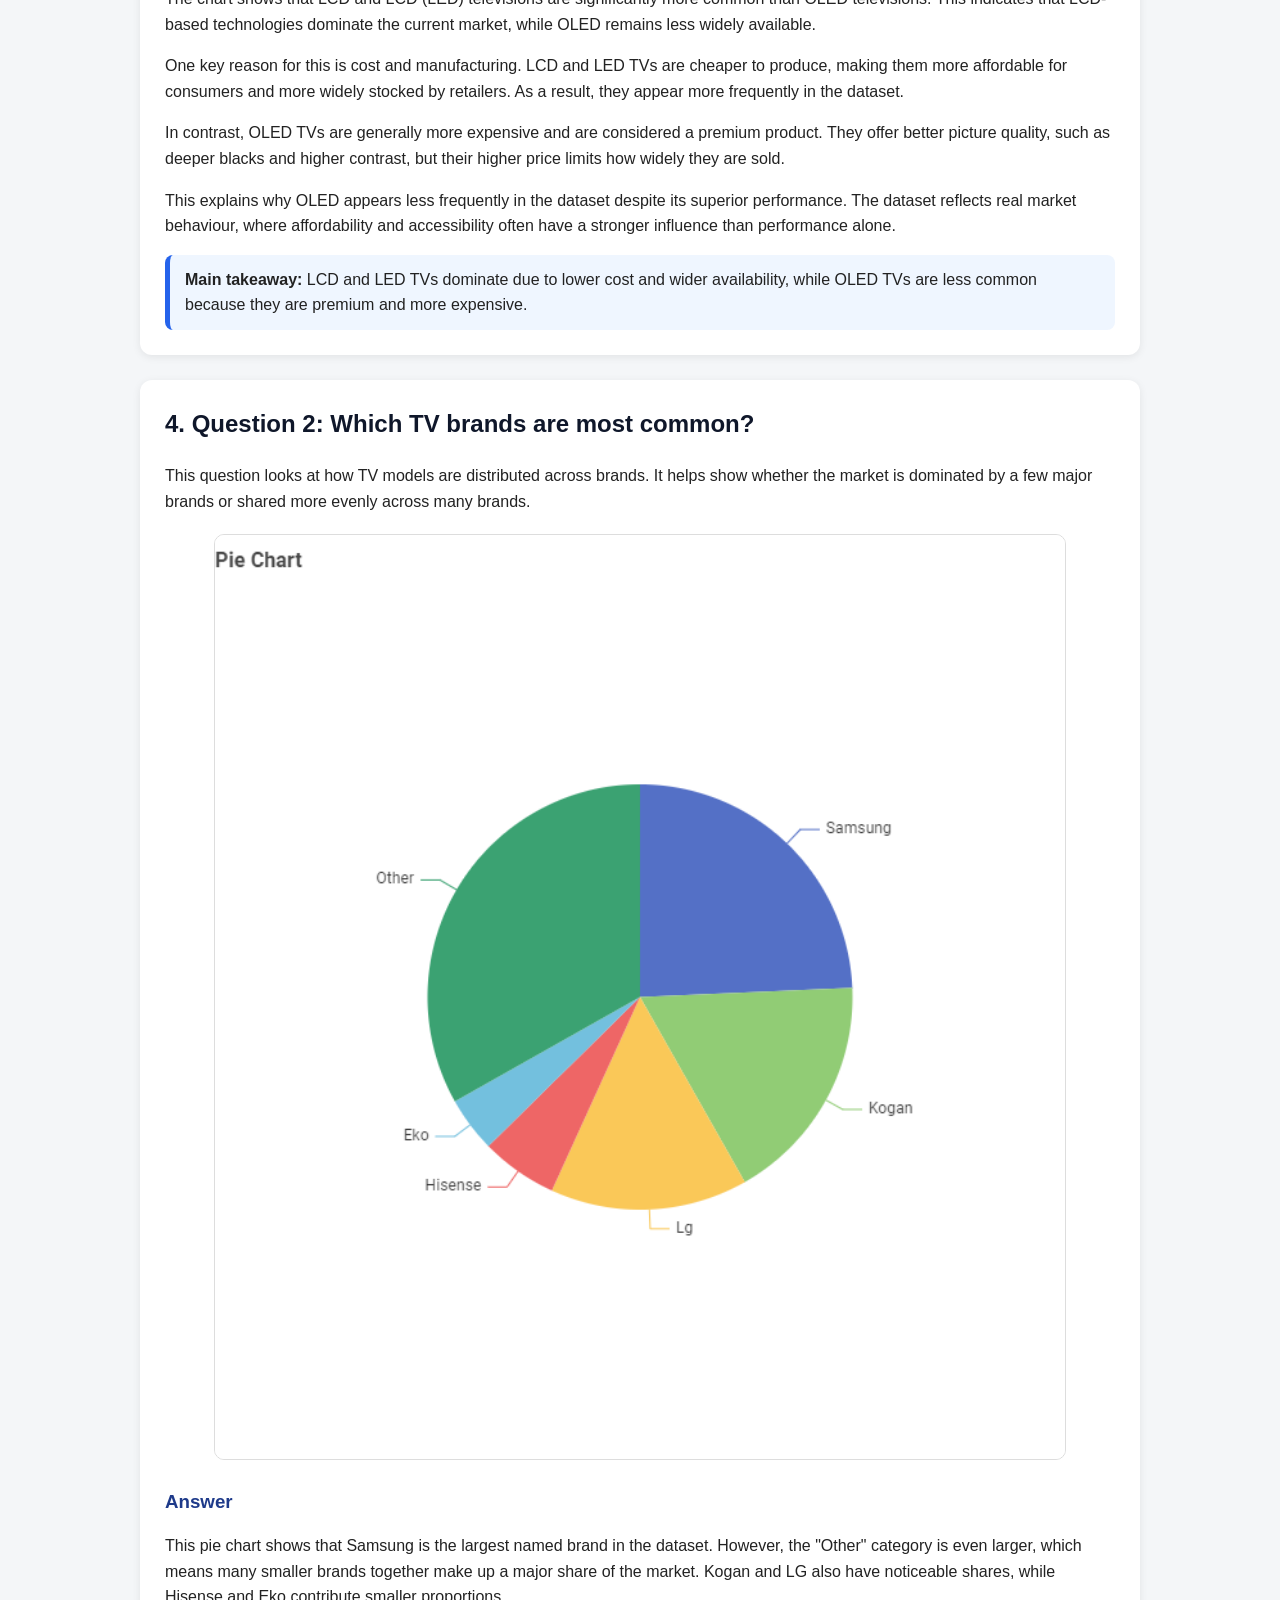
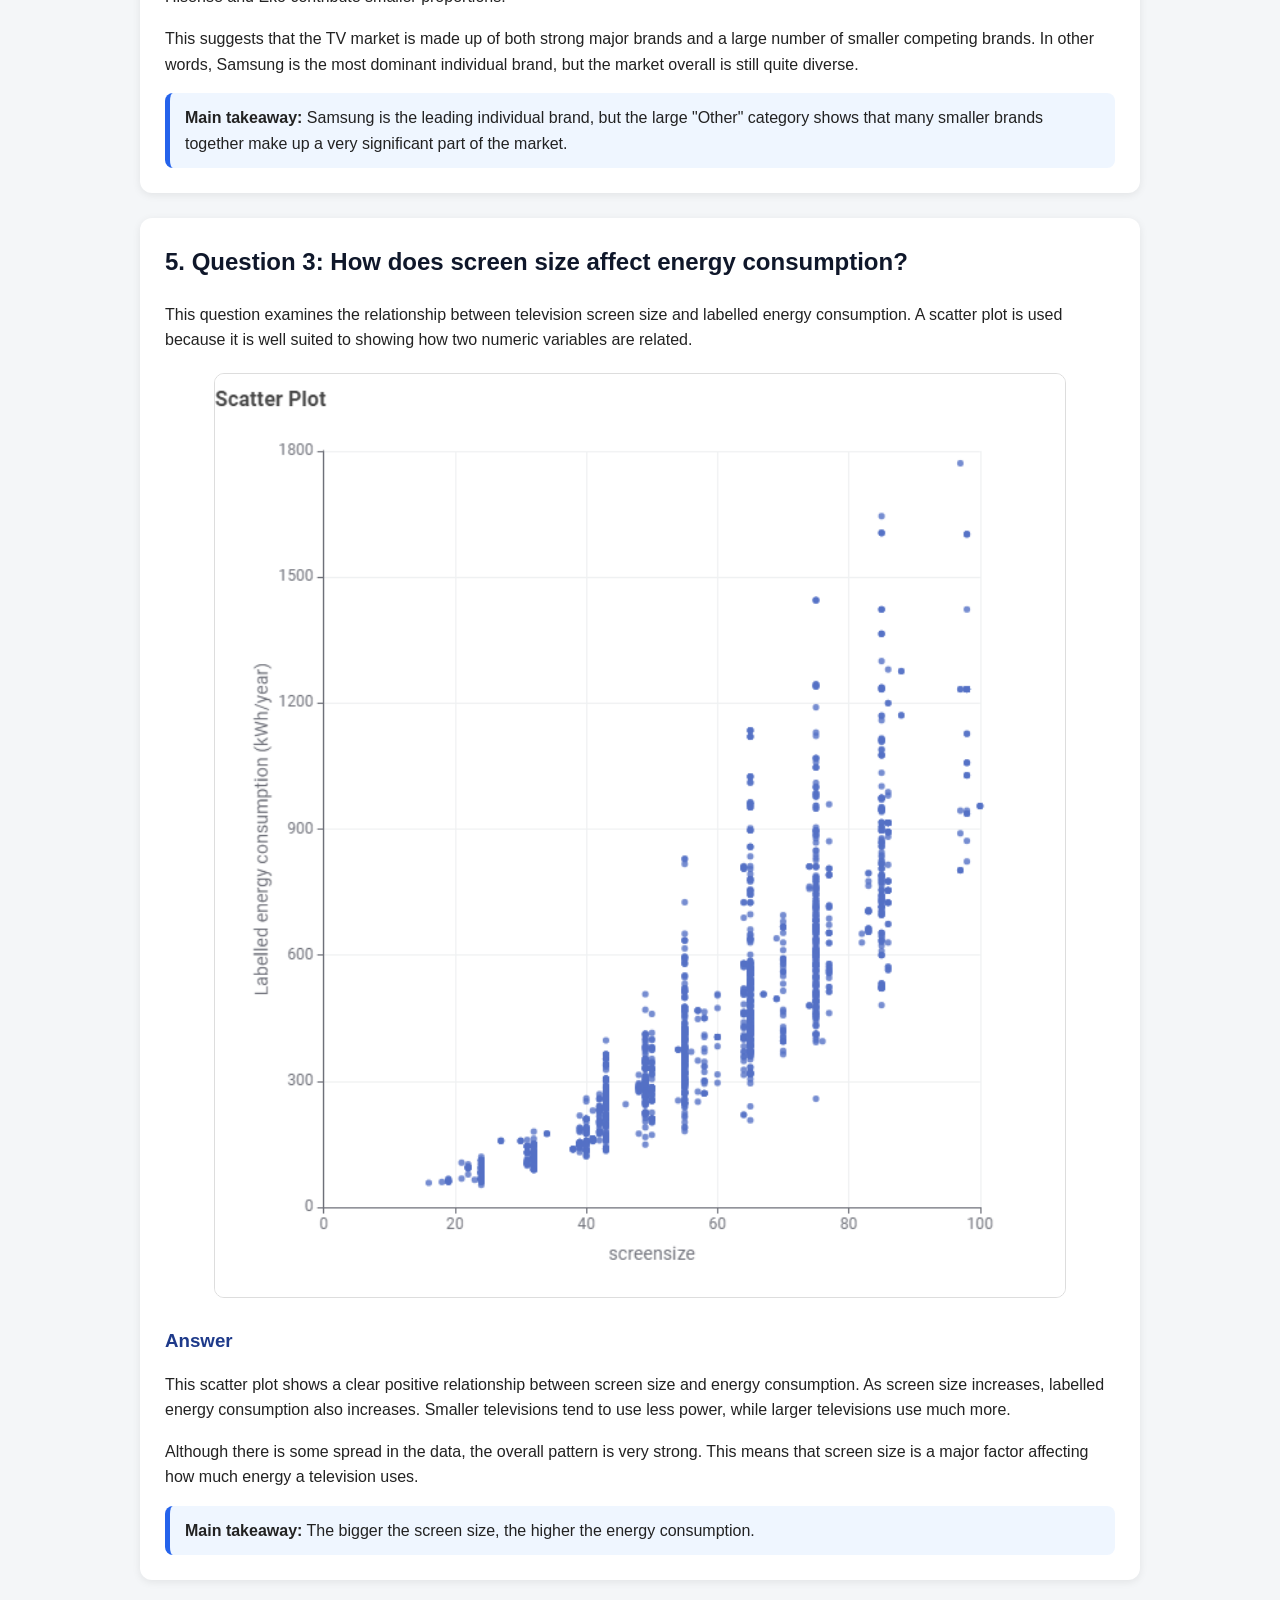
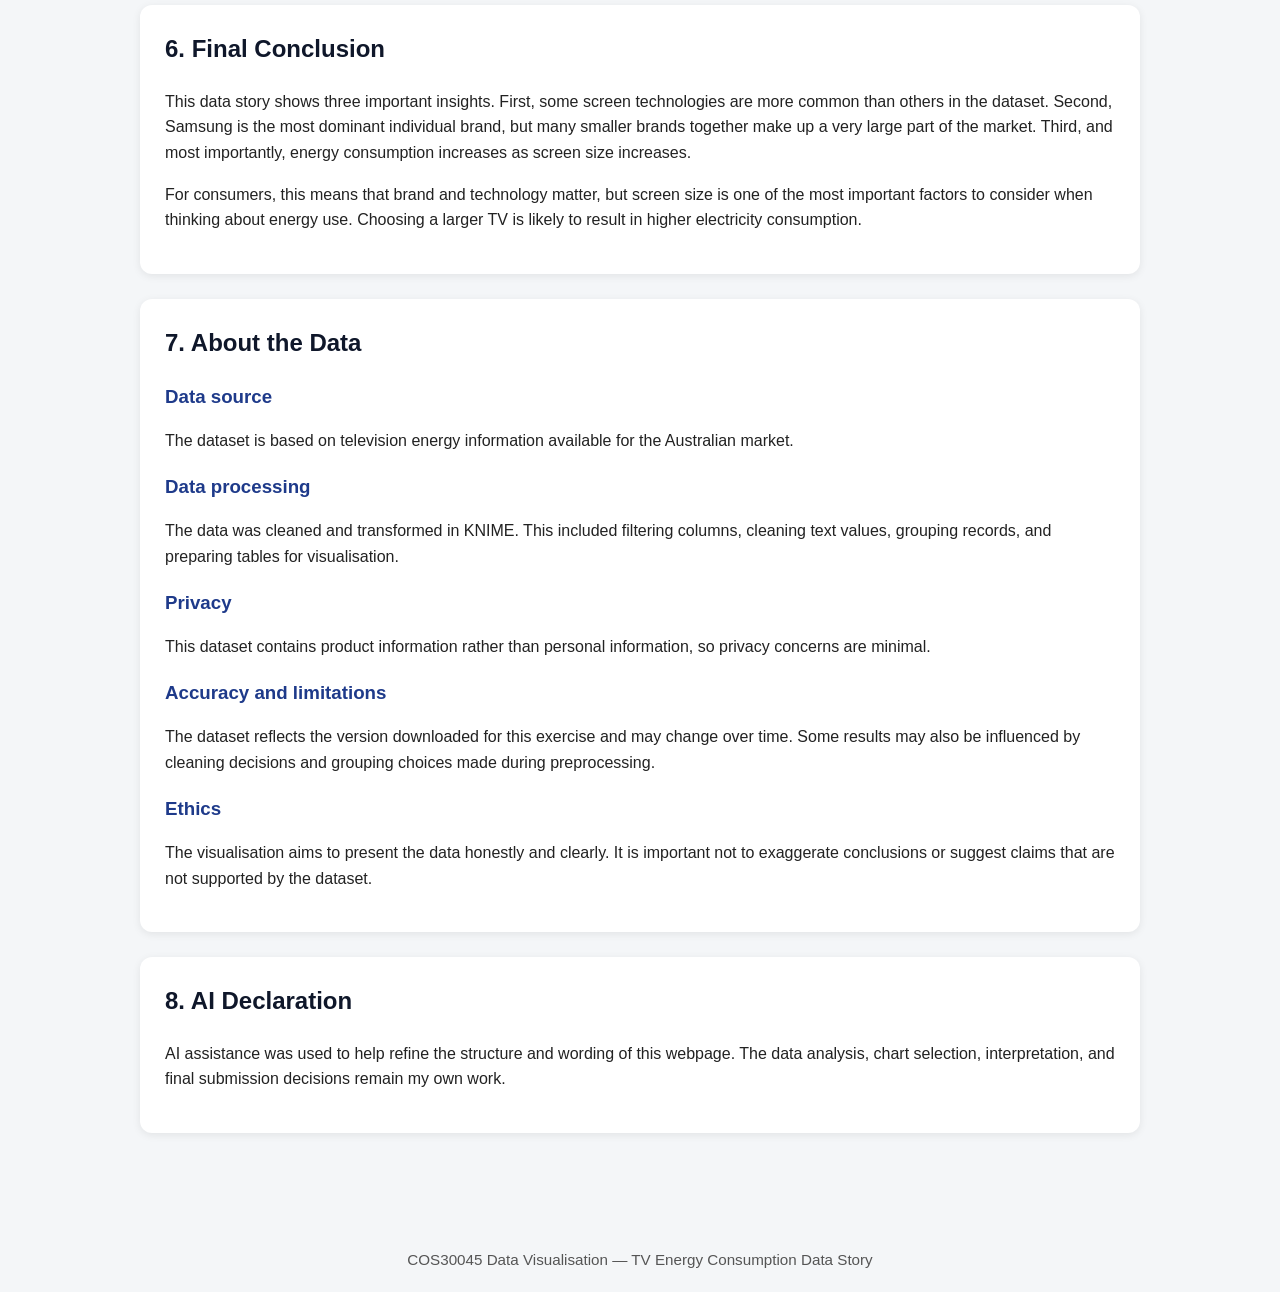
==== commit 5a2ad658: "update question 1" ====
--- a/index.html
+++ b/index.html
@@ -125,8 +125,9 @@
   <h2>3. Question 1: Which screen technologies are more frequent?</h2>
 
   <p>
-    This question shows which screen technologies appear most often in the dataset.
-    It gives the audience a general view of the types of televisions available in the market.
+    This question examines the distribution of television screen technologies in the dataset.
+    Understanding this helps identify which technologies are most widely used in the market
+    and which are less common.
   </p>
 
   <div class="chart">
@@ -135,13 +136,31 @@
 
   <h3>Answer</h3>
   <p>
-    This chart compares the number of TVs in each screen technology category, such as LCD, LCD (LED), and OLED.
-    It shows which technologies are most common in the dataset and which are less common.
-    This gives useful market context before looking at brands and energy consumption.
+    The chart shows that LCD and LCD (LED) televisions are significantly more common than OLED televisions.
+    This indicates that LCD-based technologies dominate the current market, while OLED remains less widely available.
+  </p>
+
+  <p>
+    One key reason for this is cost and manufacturing. LCD and LED TVs are cheaper to produce,
+    making them more affordable for consumers and more widely stocked by retailers.
+    As a result, they appear more frequently in the dataset.
+  </p>
+
+  <p>
+    In contrast, OLED TVs are generally more expensive and are considered a premium product.
+    They offer better picture quality, such as deeper blacks and higher contrast,
+    but their higher price limits how widely they are sold.
+  </p>
+
+  <p>
+    This explains why OLED appears less frequently in the dataset despite its superior performance.
+    The dataset reflects real market behaviour, where affordability and accessibility
+    often have a stronger influence than performance alone.
   </p>
 
   <div class="note">
-    <strong>Main takeaway:</strong> Screen technologies are not represented equally, so some technologies are much more common than others in the dataset.
+    <strong>Main takeaway:</strong> LCD and LED TVs dominate due to lower cost and wider availability,
+    while OLED TVs are less common because they are premium and more expensive.
   </div>
 </section>
 
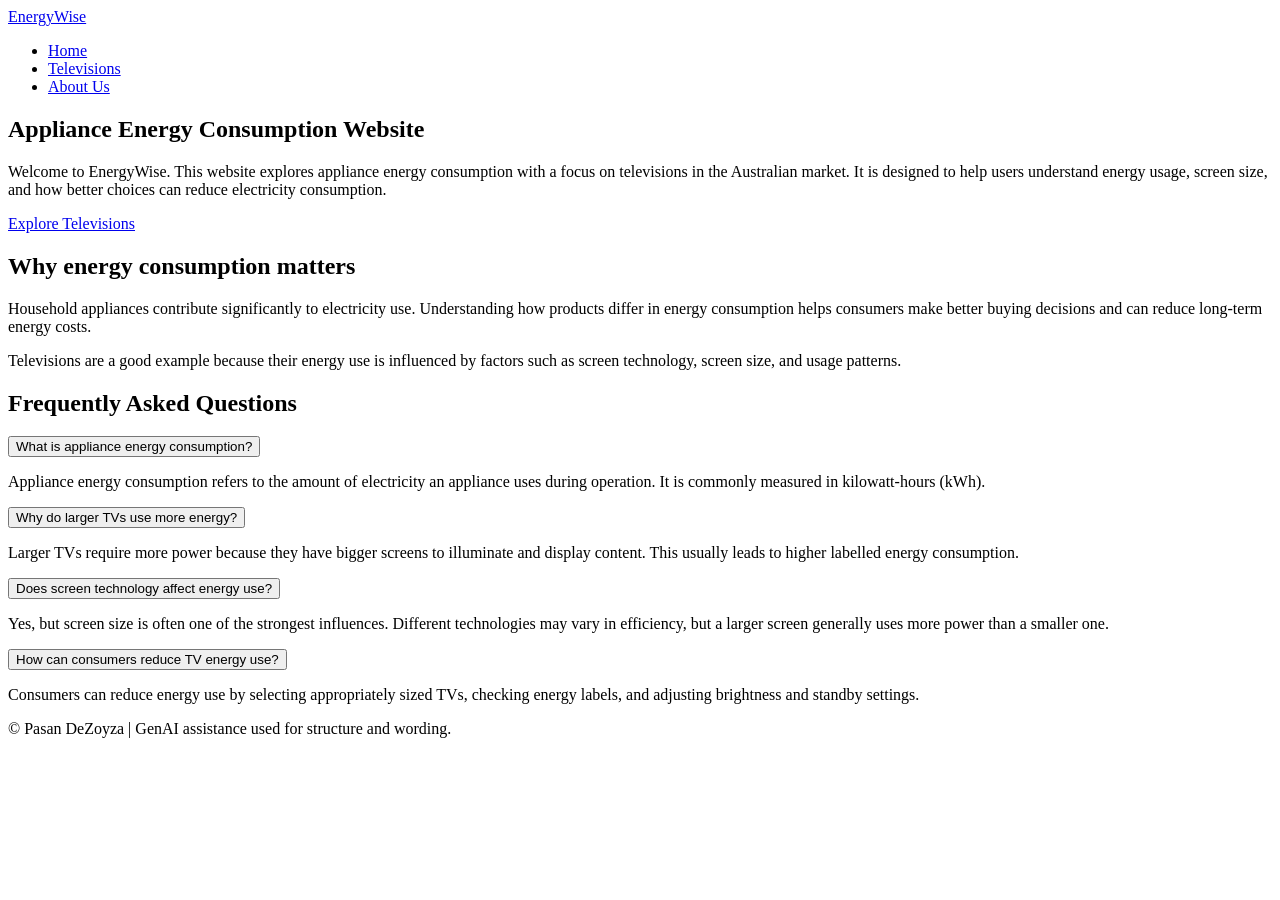
==== commit 0ad48cdf: "update website" ====
--- a/index.html
+++ b/index.html
@@ -3,284 +3,107 @@
 <head>
   <meta charset="UTF-8" />
   <meta name="viewport" content="width=device-width, initial-scale=1.0" />
-  <title>TV Energy Consumption Data Story</title>
+  <title>Appliance Energy Consumption Website - Home</title>
+  <link rel="stylesheet" href="assets/css/style.css" />
+</head>
+<body>
+  <header class="site-header">
+    <div class="container nav-container">
+      <a href="index.html" class="logo">EnergyWise</a>
 
-  <style>
-    body {
-      font-family: Arial, sans-serif;
-      margin: 0;
-      background: #f4f6f8;
-      color: #222;
-      line-height: 1.6;
-    }
+      <nav>
+        <ul class="nav-menu">
+          <li><a href="index.html" class="active">Home</a></li>
+          <li><a href="televisions.html">Televisions</a></li>
+          <li><a href="about.html">About Us</a></li>
+        </ul>
+      </nav>
+    </div>
+  </header>
 
-    header {
-      background: #0f172a;
-      color: white;
-      padding: 50px 20px;
-      text-align: center;
-    }
+  <main>
+    <section class="hero">
+      <div class="container">
+        <h1>Appliance Energy Consumption Website</h1>
+        <p>
+          Welcome to EnergyWise. This website explores appliance energy consumption
+          with a focus on televisions in the Australian market. It is designed to help
+          users understand energy usage, screen size, and how better choices can reduce
+          electricity consumption.
+        </p>
+        <a href="televisions.html" class="btn">Explore Televisions</a>
+      </div>
+    </section>
 
-    header h1 {
-      margin: 0 0 10px;
-      font-size: 2.2rem;
-    }
+    <section class="content-section">
+      <div class="container">
+        <h2>Why energy consumption matters</h2>
+        <p>
+          Household appliances contribute significantly to electricity use. Understanding
+          how products differ in energy consumption helps consumers make better buying
+          decisions and can reduce long-term energy costs.
+        </p>
+        <p>
+          Televisions are a good example because their energy use is influenced by
+          factors such as screen technology, screen size, and usage patterns.
+        </p>
+      </div>
+    </section>
 
-    header p {
-      max-width: 850px;
-      margin: 0 auto;
-      color: #dbeafe;
-    }
+    <section class="content-section alt-bg">
+      <div class="container">
+        <h2>Frequently Asked Questions</h2>
 
-    main {
-      max-width: 1000px;
-      margin: 30px auto;
-      padding: 0 20px 40px;
-    }
+        <div class="faq-item">
+          <button class="faq-question">What is appliance energy consumption?</button>
+          <div class="faq-answer">
+            <p>
+              Appliance energy consumption refers to the amount of electricity an appliance
+              uses during operation. It is commonly measured in kilowatt-hours (kWh).
+            </p>
+          </div>
+        </div>
 
-    section {
-      background: white;
-      margin-bottom: 25px;
-      padding: 25px;
-      border-radius: 12px;
-      box-shadow: 0 2px 8px rgba(0,0,0,0.08);
-    }
+        <div class="faq-item">
+          <button class="faq-question">Why do larger TVs use more energy?</button>
+          <div class="faq-answer">
+            <p>
+              Larger TVs require more power because they have bigger screens to illuminate
+              and display content. This usually leads to higher labelled energy consumption.
+            </p>
+          </div>
+        </div>
 
-    h2 {
-      margin-top: 0;
-      color: #0f172a;
-    }
+        <div class="faq-item">
+          <button class="faq-question">Does screen technology affect energy use?</button>
+          <div class="faq-answer">
+            <p>
+              Yes, but screen size is often one of the strongest influences. Different
+              technologies may vary in efficiency, but a larger screen generally uses
+              more power than a smaller one.
+            </p>
+          </div>
+        </div>
 
-    h3 {
-      color: #1e3a8a;
-      margin-bottom: 8px;
-    }
+        <div class="faq-item">
+          <button class="faq-question">How can consumers reduce TV energy use?</button>
+          <div class="faq-answer">
+            <p>
+              Consumers can reduce energy use by selecting appropriately sized TVs,
+              checking energy labels, and adjusting brightness and standby settings.
+            </p>
+          </div>
+        </div>
+      </div>
+    </section>
+  </main>
 
-    .chart {
-      text-align: center;
-      margin: 20px 0;
-    }
+  <footer class="site-footer">
+    <div class="container">
+      <p>&copy; <span id="year"></span> Pasan DeZoyza | GenAI assistance used for structure and wording.</p>
+    </div>
+  </footer>
 
-    .chart img {
-      width: 100%;
-      max-width: 850px;
-      border-radius: 10px;
-      border: 1px solid #ddd;
-      background: white;
-    }
-
-    .note {
-      background: #eff6ff;
-      border-left: 5px solid #2563eb;
-      padding: 12px 15px;
-      margin-top: 15px;
-      border-radius: 8px;
-    }
-
-    ul {
-      padding-left: 20px;
-    }
-
-    footer {
-      text-align: center;
-      padding: 20px;
-      color: #555;
-      font-size: 0.95rem;
-    }
-  </style>
-</head>
-
-<body>
-
-<header>
-  <h1>TV Energy Consumption Data Story</h1>
-  <p>
-    This website presents a data story based on an Australian television energy dataset.
-    It helps consumers understand which screen technologies are common, which brands dominate
-    the market, and how screen size affects energy consumption.
-  </p>
-</header>
-
-<main>
-
-<section>
-  <h2>1. Who is the audience?</h2>
-  <p>
-    The audience for this visualisation is Australian consumers who are interested in buying a television.
-    They are likely to want practical information that helps them compare products, understand the market,
-    and make better decisions about energy use.
-  </p>
-</section>
-
-<section>
-  <h2>2. What does the audience want to know?</h2>
-  <ul>
-    <li>Which screen technologies are most common?</li>
-    <li>Which TV brands are most common in the dataset?</li>
-    <li>How does screen size affect energy consumption?</li>
-  </ul>
-</section>
-
-<section>
-  <h2>3. Question 1: Which screen technologies are more frequent?</h2>
-
-  <p>
-    This question examines the distribution of television screen technologies in the dataset.
-    Understanding this helps identify which technologies are most widely used in the market
-    and which are less common.
-  </p>
-
-  <div class="chart">
-    <img src="chart1.png" alt="Frequency of screen technologies">
-  </div>
-
-  <h3>Answer</h3>
-  <p>
-    The chart shows that LCD and LCD (LED) televisions are significantly more common than OLED televisions.
-    This indicates that LCD-based technologies dominate the current market, while OLED remains less widely available.
-  </p>
-
-  <p>
-    One key reason for this is cost and manufacturing. LCD and LED TVs are cheaper to produce,
-    making them more affordable for consumers and more widely stocked by retailers.
-    As a result, they appear more frequently in the dataset.
-  </p>
-
-  <p>
-    In contrast, OLED TVs are generally more expensive and are considered a premium product.
-    They offer better picture quality, such as deeper blacks and higher contrast,
-    but their higher price limits how widely they are sold.
-  </p>
-
-  <p>
-    This explains why OLED appears less frequently in the dataset despite its superior performance.
-    The dataset reflects real market behaviour, where affordability and accessibility
-    often have a stronger influence than performance alone.
-  </p>
-
-  <div class="note">
-    <strong>Main takeaway:</strong> LCD and LED TVs dominate due to lower cost and wider availability,
-    while OLED TVs are less common because they are premium and more expensive.
-  </div>
-</section>
-
-<section>
-  <h2>4. Question 2: Which TV brands are most common?</h2>
-
-  <p>
-    This question looks at how TV models are distributed across brands.
-    It helps show whether the market is dominated by a few major brands or shared more evenly across many brands.
-  </p>
-
-  <div class="chart">
-    <img src="chart2.png" alt="TV brand distribution pie chart">
-  </div>
-
-  <h3>Answer</h3>
-  <p>
-    This pie chart shows that Samsung is the largest named brand in the dataset.
-    However, the "Other" category is even larger, which means many smaller brands together make up a major share of the market.
-    Kogan and LG also have noticeable shares, while Hisense and Eko contribute smaller proportions.
-  </p>
-
-  <p>
-    This suggests that the TV market is made up of both strong major brands and a large number of smaller competing brands.
-    In other words, Samsung is the most dominant individual brand, but the market overall is still quite diverse.
-  </p>
-
-  <div class="note">
-    <strong>Main takeaway:</strong> Samsung is the leading individual brand, but the large "Other" category shows that many smaller brands together make up a very significant part of the market.
-  </div>
-</section>
-
-<section>
-  <h2>5. Question 3: How does screen size affect energy consumption?</h2>
-
-  <p>
-    This question examines the relationship between television screen size and labelled energy consumption.
-    A scatter plot is used because it is well suited to showing how two numeric variables are related.
-  </p>
-
-  <div class="chart">
-    <img src="chart3.png" alt="Scatter plot of screen size and energy consumption">
-  </div>
-
-  <h3>Answer</h3>
-  <p>
-    This scatter plot shows a clear positive relationship between screen size and energy consumption.
-    As screen size increases, labelled energy consumption also increases.
-    Smaller televisions tend to use less power, while larger televisions use much more.
-  </p>
-
-  <p>
-    Although there is some spread in the data, the overall pattern is very strong.
-    This means that screen size is a major factor affecting how much energy a television uses.
-  </p>
-
-  <div class="note">
-    <strong>Main takeaway:</strong> The bigger the screen size, the higher the energy consumption.
-  </div>
-</section>
-
-<section>
-  <h2>6. Final Conclusion</h2>
-  <p>
-    This data story shows three important insights. First, some screen technologies are more common than others in the dataset.
-    Second, Samsung is the most dominant individual brand, but many smaller brands together make up a very large part of the market.
-    Third, and most importantly, energy consumption increases as screen size increases.
-  </p>
-
-  <p>
-    For consumers, this means that brand and technology matter, but screen size is one of the most important factors to consider when thinking about energy use.
-    Choosing a larger TV is likely to result in higher electricity consumption.
-  </p>
-</section>
-
-<section>
-  <h2>7. About the Data</h2>
-
-  <h3>Data source</h3>
-  <p>
-    The dataset is based on television energy information available for the Australian market.
-  </p>
-
-  <h3>Data processing</h3>
-  <p>
-    The data was cleaned and transformed in KNIME. This included filtering columns, cleaning text values,
-    grouping records, and preparing tables for visualisation.
-  </p>
-
-  <h3>Privacy</h3>
-  <p>
-    This dataset contains product information rather than personal information, so privacy concerns are minimal.
-  </p>
-
-  <h3>Accuracy and limitations</h3>
-  <p>
-    The dataset reflects the version downloaded for this exercise and may change over time.
-    Some results may also be influenced by cleaning decisions and grouping choices made during preprocessing.
-  </p>
-
-  <h3>Ethics</h3>
-  <p>
-    The visualisation aims to present the data honestly and clearly.
-    It is important not to exaggerate conclusions or suggest claims that are not supported by the dataset.
-  </p>
-</section>
-
-<section>
-  <h2>8. AI Declaration</h2>
-  <p>
-    AI assistance was used to help refine the structure and wording of this webpage.
-    The data analysis, chart selection, interpretation, and final submission decisions remain my own work.
-  </p>
-</section>
-
-</main>
-
-<footer>
-  COS30045 Data Visualisation — TV Energy Consumption Data Story
-</footer>
-
+  <script src="assets/js/script.js"></script>
 </body>
 </html>
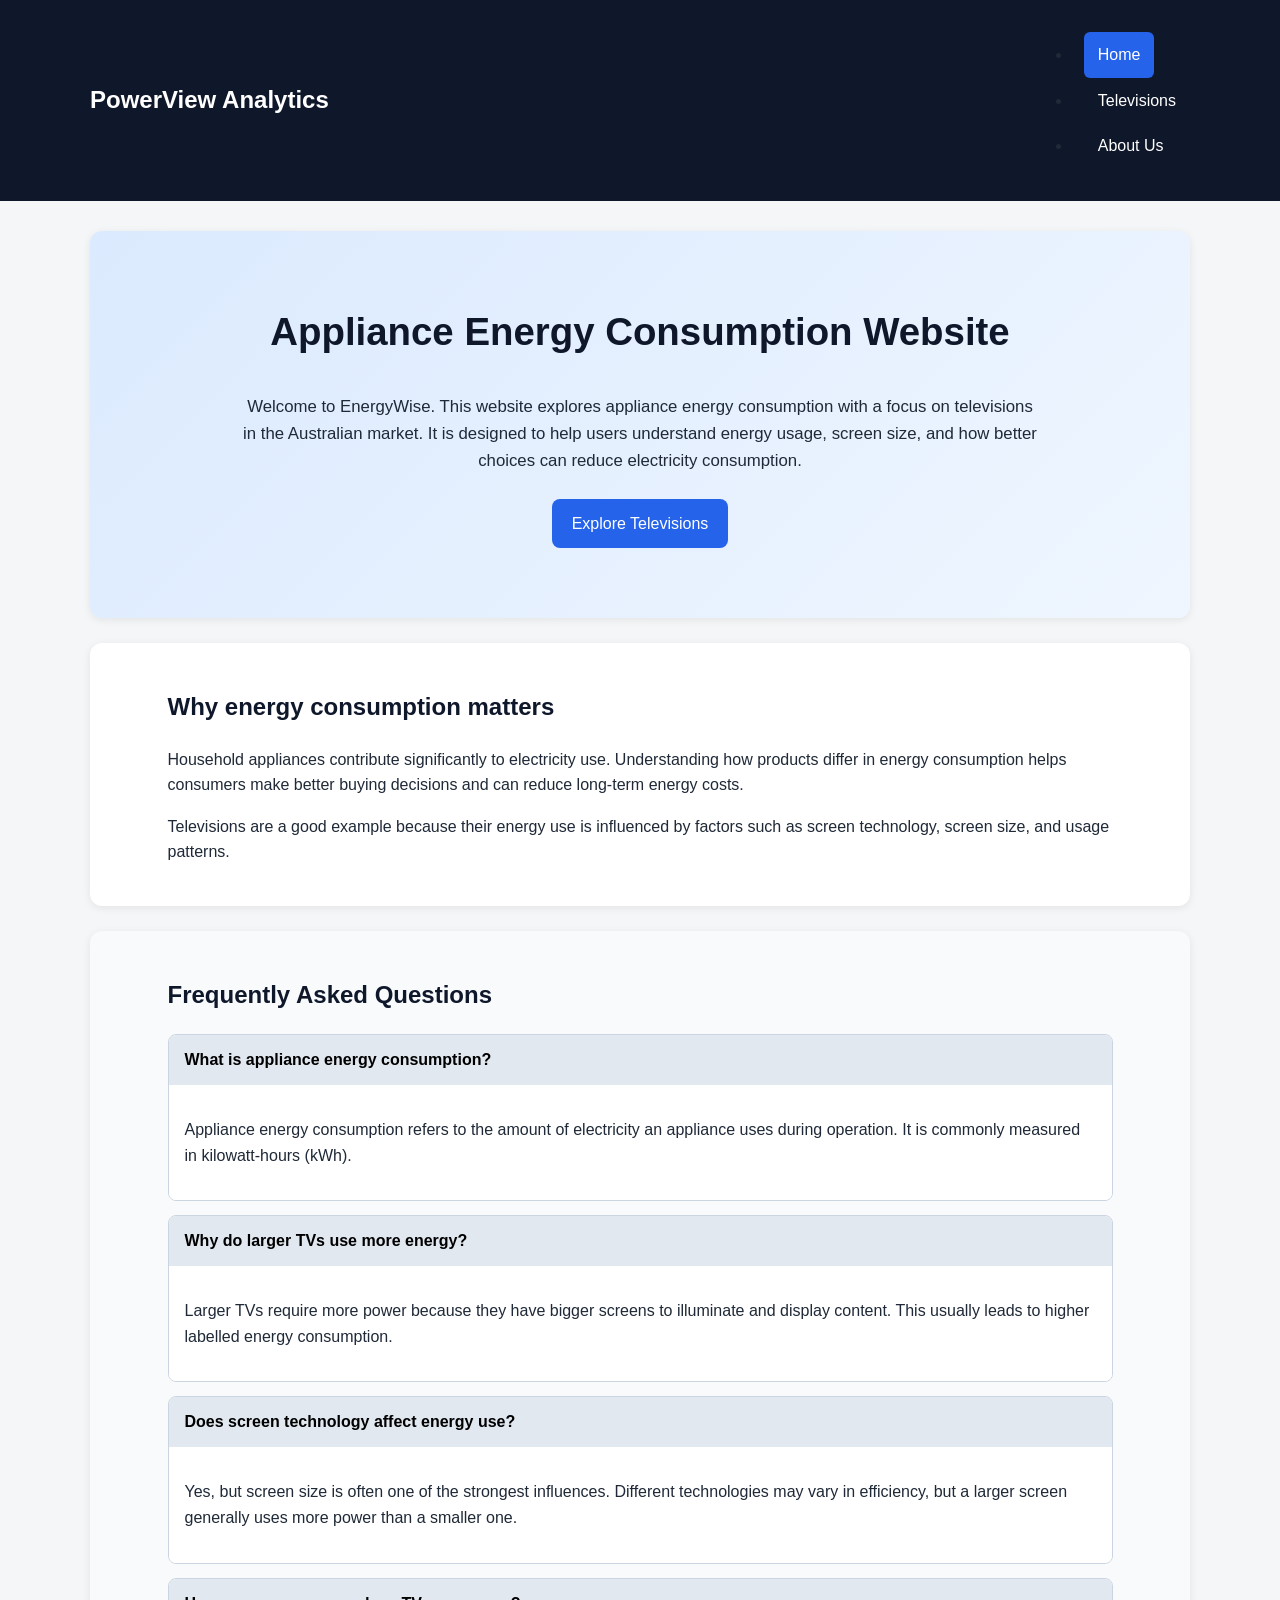
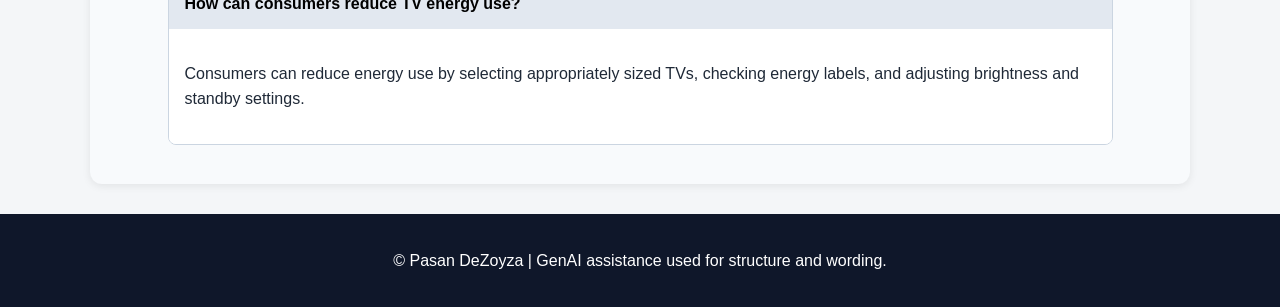
==== commit 9f755162: "update readme1" ====
--- a/index.html
+++ b/index.html
@@ -1,3 +1,6 @@
+
+<link rel="stylesheet" href="assets/css/style.css">
+
 <!DOCTYPE html>
 <html lang="en">
 <head>
@@ -9,7 +12,7 @@
 <body>
   <header class="site-header">
     <div class="container nav-container">
-      <a href="index.html" class="logo">EnergyWise</a>
+      <a href="index.html" class="logo">PowerView Analytics</a>
 
       <nav>
         <ul class="nav-menu">
--- a/assets/css/style.css
+++ b/assets/css/style.css
@@ -0,0 +1,178 @@
+
+* {
+  box-sizing: border-box;
+}
+
+body {
+  margin: 0;
+  font-family: Arial, sans-serif;
+  background-color: #f4f6f8;
+  color: #1f2937;
+  line-height: 1.6;
+}
+
+.container {
+  width: 90%;
+  max-width: 1100px;
+  margin: 0 auto;
+}
+
+header {
+  background-color: #0f172a;
+  padding: 16px 0;
+}
+
+.nav-container {
+  width: 90%;
+  max-width: 1100px;
+  margin: 0 auto;
+  display: flex;
+  justify-content: space-between;
+  align-items: center;
+  gap: 20px;
+}
+
+.logo {
+  color: #ffffff;
+  text-decoration: none;
+  font-size: 1.5rem;
+  font-weight: bold;
+}
+
+nav a {
+  color: #ffffff;
+  text-decoration: none;
+  margin-left: 12px;
+  padding: 10px 14px;
+  border-radius: 6px;
+  display: inline-block;
+  transition: background-color 0.3s ease;
+}
+
+nav a:hover {
+  background-color: #1d4ed8;
+}
+
+nav a.active {
+  background-color: #2563eb;
+}
+
+.hero {
+  background: linear-gradient(135deg, #dbeafe, #eff6ff);
+  padding: 70px 20px;
+  text-align: center;
+}
+
+.hero h1 {
+  margin-top: 0;
+  font-size: 2.4rem;
+  color: #0f172a;
+}
+
+.hero p {
+  max-width: 800px;
+  margin: 0 auto 24px;
+  font-size: 1.05rem;
+}
+
+.btn {
+  display: inline-block;
+  background-color: #2563eb;
+  color: #ffffff;
+  text-decoration: none;
+  padding: 12px 20px;
+  border-radius: 8px;
+  transition: background-color 0.3s ease;
+}
+
+.btn:hover {
+  background-color: #1d4ed8;
+}
+
+main {
+  width: 90%;
+  max-width: 1100px;
+  margin: 30px auto;
+}
+
+section {
+  background-color: #ffffff;
+  margin-bottom: 25px;
+  padding: 25px;
+  border-radius: 12px;
+  box-shadow: 0 2px 8px rgba(0, 0, 0, 0.08);
+}
+
+h1, h2, h3 {
+  color: #0f172a;
+}
+
+.alt-bg {
+  background-color: #f8fafc;
+}
+
+.two-column {
+  display: grid;
+  grid-template-columns: 1fr 1fr;
+  gap: 24px;
+  align-items: start;
+}
+
+.card {
+  background-color: #ffffff;
+  border: 1px solid #dbe3ea;
+  border-radius: 10px;
+  padding: 20px;
+  box-shadow: 0 2px 8px rgba(0, 0, 0, 0.05);
+}
+
+.info-list {
+  padding-left: 20px;
+}
+
+.faq-item {
+  margin-bottom: 14px;
+  border: 1px solid #cbd5e1;
+  border-radius: 8px;
+  overflow: hidden;
+  background-color: #ffffff;
+}
+
+.faq-question {
+  width: 100%;
+  text-align: left;
+  background-color: #e2e8f0;
+  border: none;
+  outline: none;
+  padding: 16px;
+  font-size: 1rem;
+  font-weight: bold;
+}
+
+.faq-answer {
+  padding: 16px;
+  background-color: #ffffff;
+}
+
+footer {
+  background-color: #0f172a;
+  color: #ffffff;
+  text-align: center;
+  padding: 18px 0;
+  margin-top: 30px;
+}
+
+@media (max-width: 768px) {
+  .nav-container {
+    flex-direction: column;
+    align-items: flex-start;
+  }
+
+  .two-column {
+    grid-template-columns: 1fr;
+  }
+
+  .hero h1 {
+    font-size: 2rem;
+  }
+}
--- a/assets/css/style.css
+++ b/assets/css/style.css
@@ -0,0 +1,178 @@
+
+* {
+  box-sizing: border-box;
+}
+
+body {
+  margin: 0;
+  font-family: Arial, sans-serif;
+  background-color: #f4f6f8;
+  color: #1f2937;
+  line-height: 1.6;
+}
+
+.container {
+  width: 90%;
+  max-width: 1100px;
+  margin: 0 auto;
+}
+
+header {
+  background-color: #0f172a;
+  padding: 16px 0;
+}
+
+.nav-container {
+  width: 90%;
+  max-width: 1100px;
+  margin: 0 auto;
+  display: flex;
+  justify-content: space-between;
+  align-items: center;
+  gap: 20px;
+}
+
+.logo {
+  color: #ffffff;
+  text-decoration: none;
+  font-size: 1.5rem;
+  font-weight: bold;
+}
+
+nav a {
+  color: #ffffff;
+  text-decoration: none;
+  margin-left: 12px;
+  padding: 10px 14px;
+  border-radius: 6px;
+  display: inline-block;
+  transition: background-color 0.3s ease;
+}
+
+nav a:hover {
+  background-color: #1d4ed8;
+}
+
+nav a.active {
+  background-color: #2563eb;
+}
+
+.hero {
+  background: linear-gradient(135deg, #dbeafe, #eff6ff);
+  padding: 70px 20px;
+  text-align: center;
+}
+
+.hero h1 {
+  margin-top: 0;
+  font-size: 2.4rem;
+  color: #0f172a;
+}
+
+.hero p {
+  max-width: 800px;
+  margin: 0 auto 24px;
+  font-size: 1.05rem;
+}
+
+.btn {
+  display: inline-block;
+  background-color: #2563eb;
+  color: #ffffff;
+  text-decoration: none;
+  padding: 12px 20px;
+  border-radius: 8px;
+  transition: background-color 0.3s ease;
+}
+
+.btn:hover {
+  background-color: #1d4ed8;
+}
+
+main {
+  width: 90%;
+  max-width: 1100px;
+  margin: 30px auto;
+}
+
+section {
+  background-color: #ffffff;
+  margin-bottom: 25px;
+  padding: 25px;
+  border-radius: 12px;
+  box-shadow: 0 2px 8px rgba(0, 0, 0, 0.08);
+}
+
+h1, h2, h3 {
+  color: #0f172a;
+}
+
+.alt-bg {
+  background-color: #f8fafc;
+}
+
+.two-column {
+  display: grid;
+  grid-template-columns: 1fr 1fr;
+  gap: 24px;
+  align-items: start;
+}
+
+.card {
+  background-color: #ffffff;
+  border: 1px solid #dbe3ea;
+  border-radius: 10px;
+  padding: 20px;
+  box-shadow: 0 2px 8px rgba(0, 0, 0, 0.05);
+}
+
+.info-list {
+  padding-left: 20px;
+}
+
+.faq-item {
+  margin-bottom: 14px;
+  border: 1px solid #cbd5e1;
+  border-radius: 8px;
+  overflow: hidden;
+  background-color: #ffffff;
+}
+
+.faq-question {
+  width: 100%;
+  text-align: left;
+  background-color: #e2e8f0;
+  border: none;
+  outline: none;
+  padding: 16px;
+  font-size: 1rem;
+  font-weight: bold;
+}
+
+.faq-answer {
+  padding: 16px;
+  background-color: #ffffff;
+}
+
+footer {
+  background-color: #0f172a;
+  color: #ffffff;
+  text-align: center;
+  padding: 18px 0;
+  margin-top: 30px;
+}
+
+@media (max-width: 768px) {
+  .nav-container {
+    flex-direction: column;
+    align-items: flex-start;
+  }
+
+  .two-column {
+    grid-template-columns: 1fr;
+  }
+
+  .hero h1 {
+    font-size: 2rem;
+  }
+}
